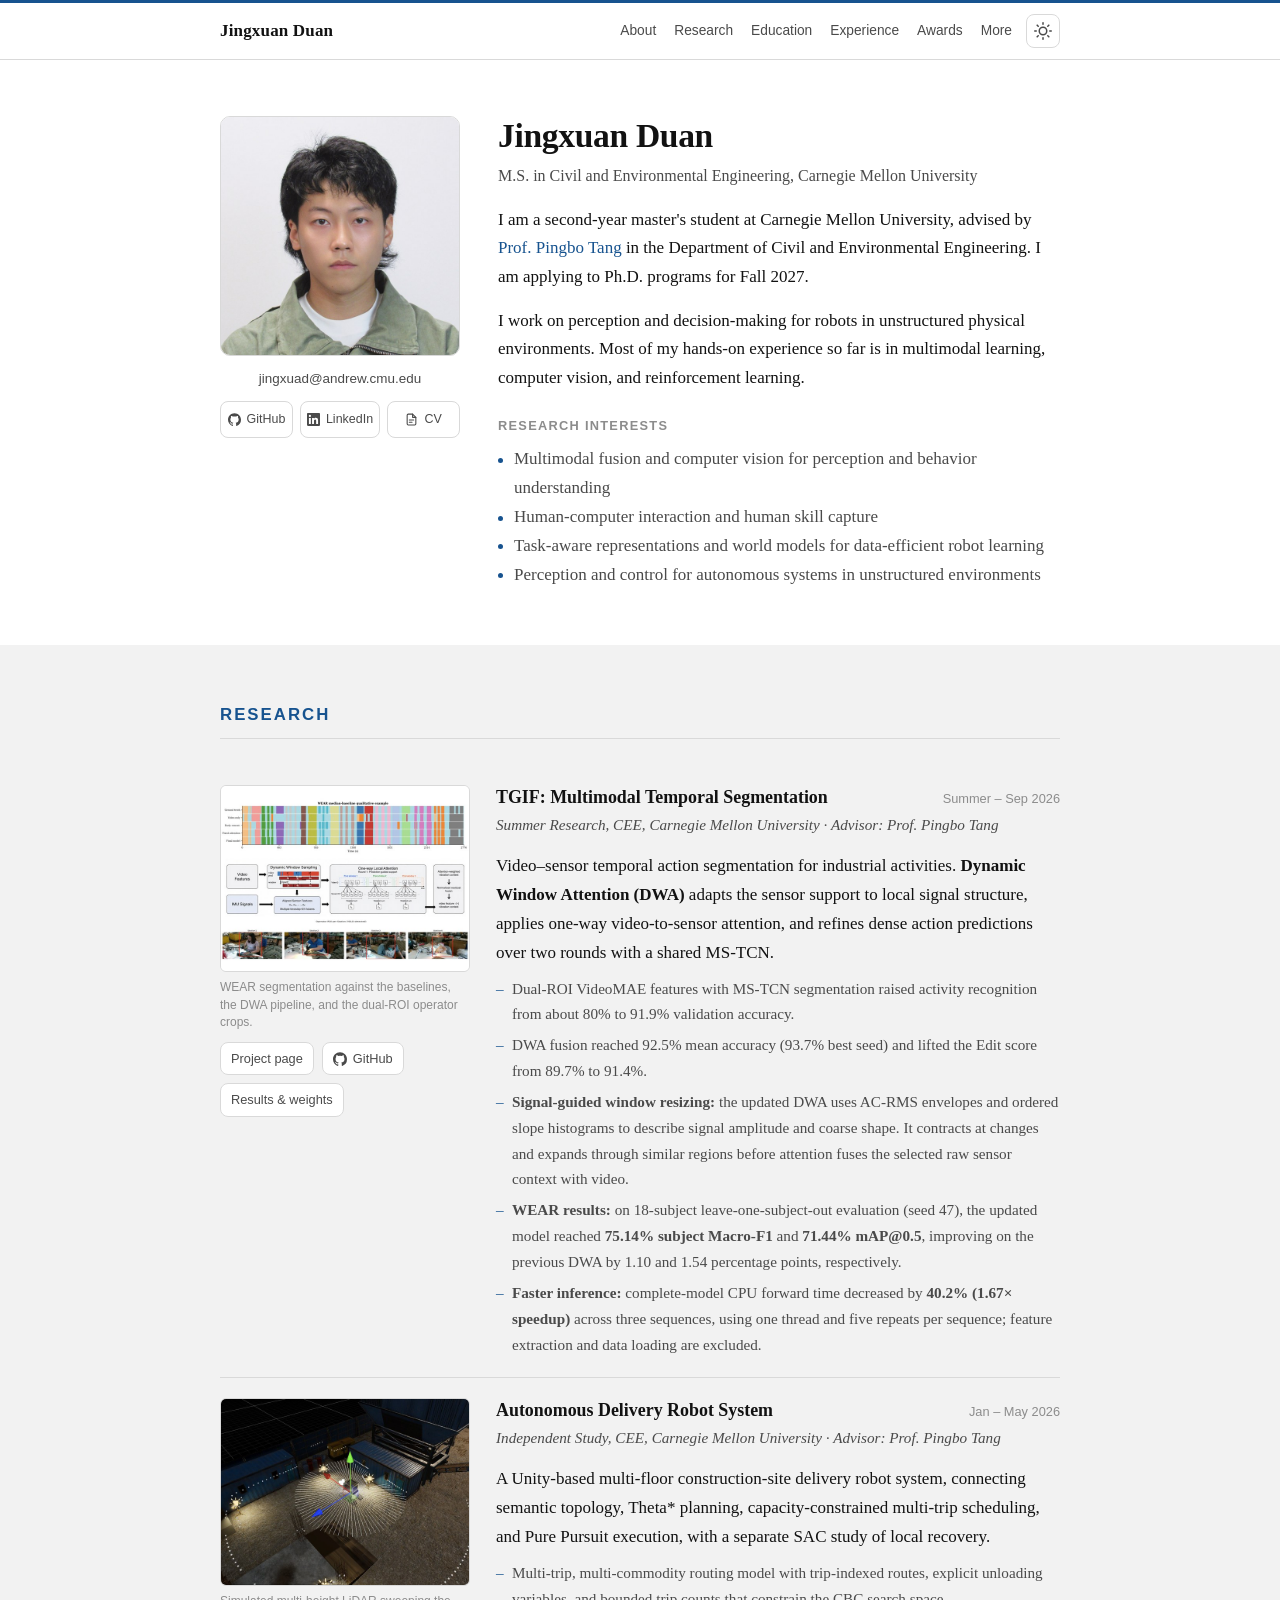
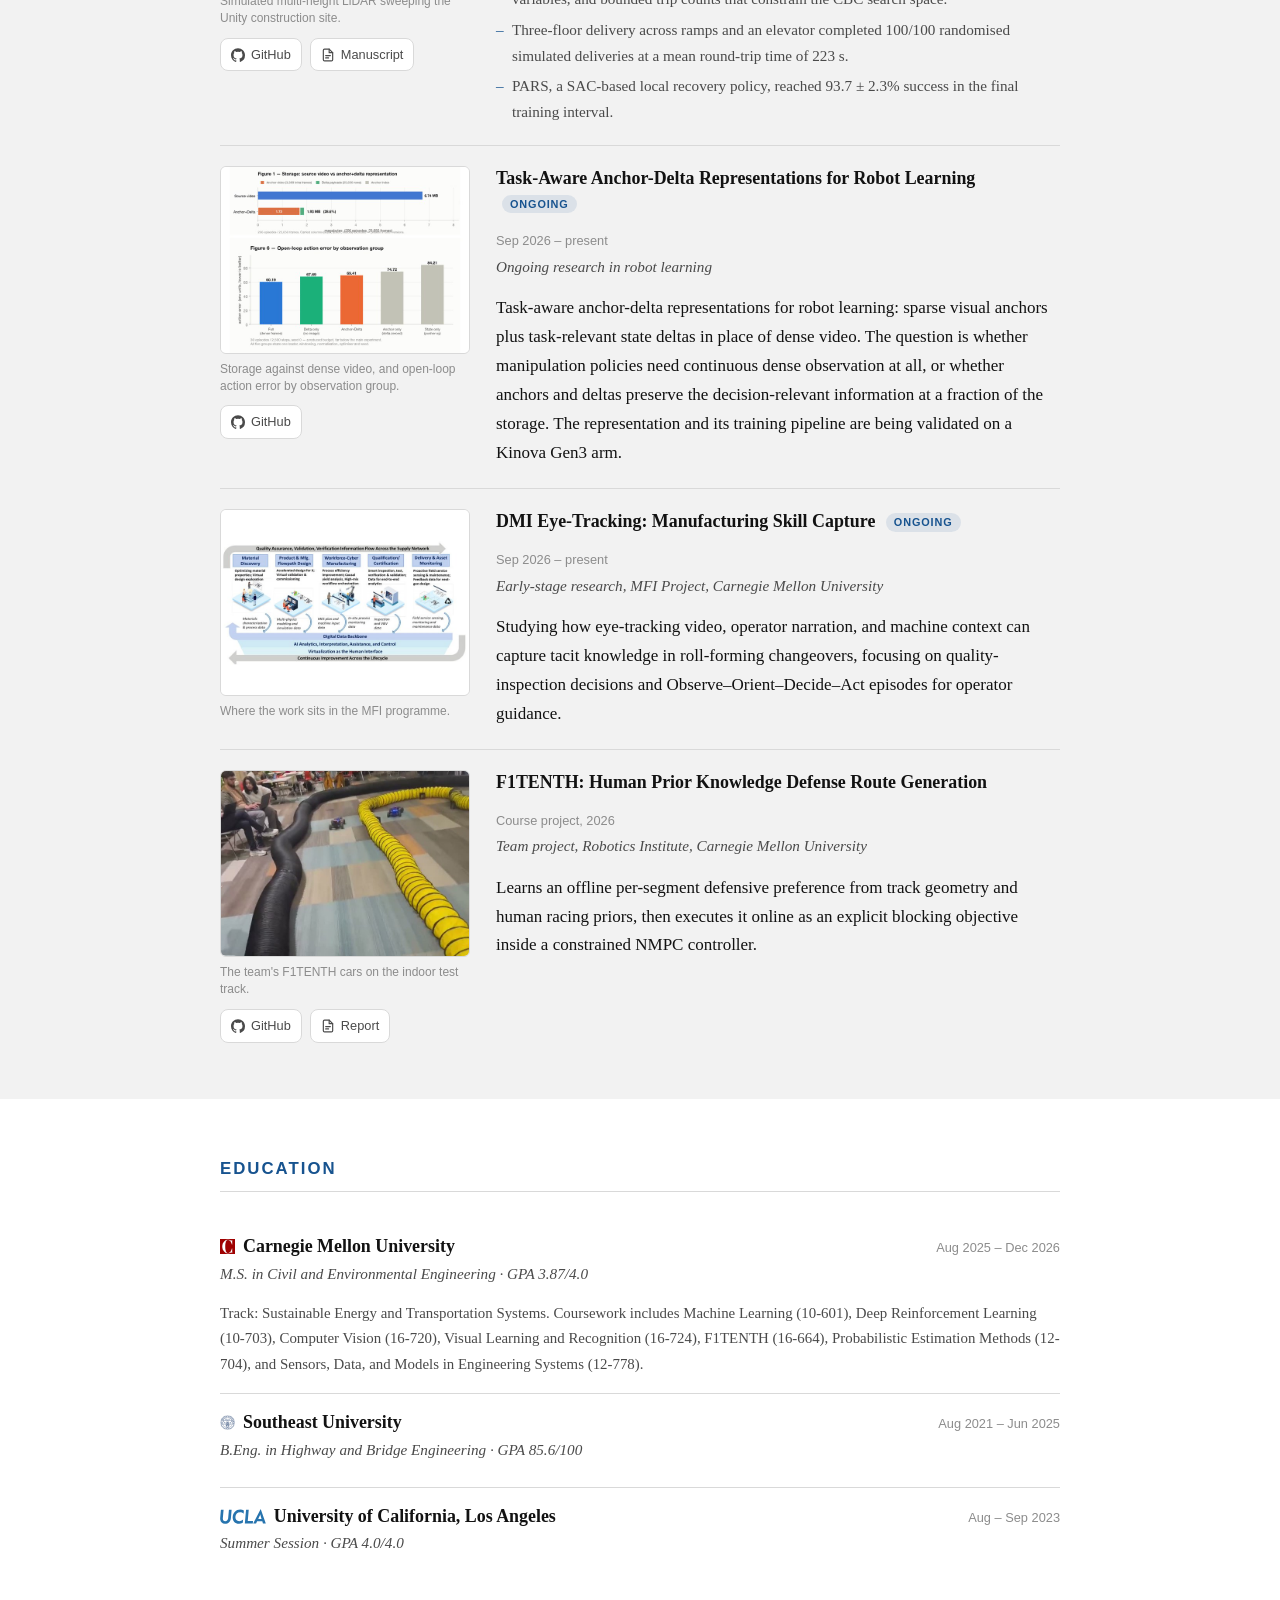
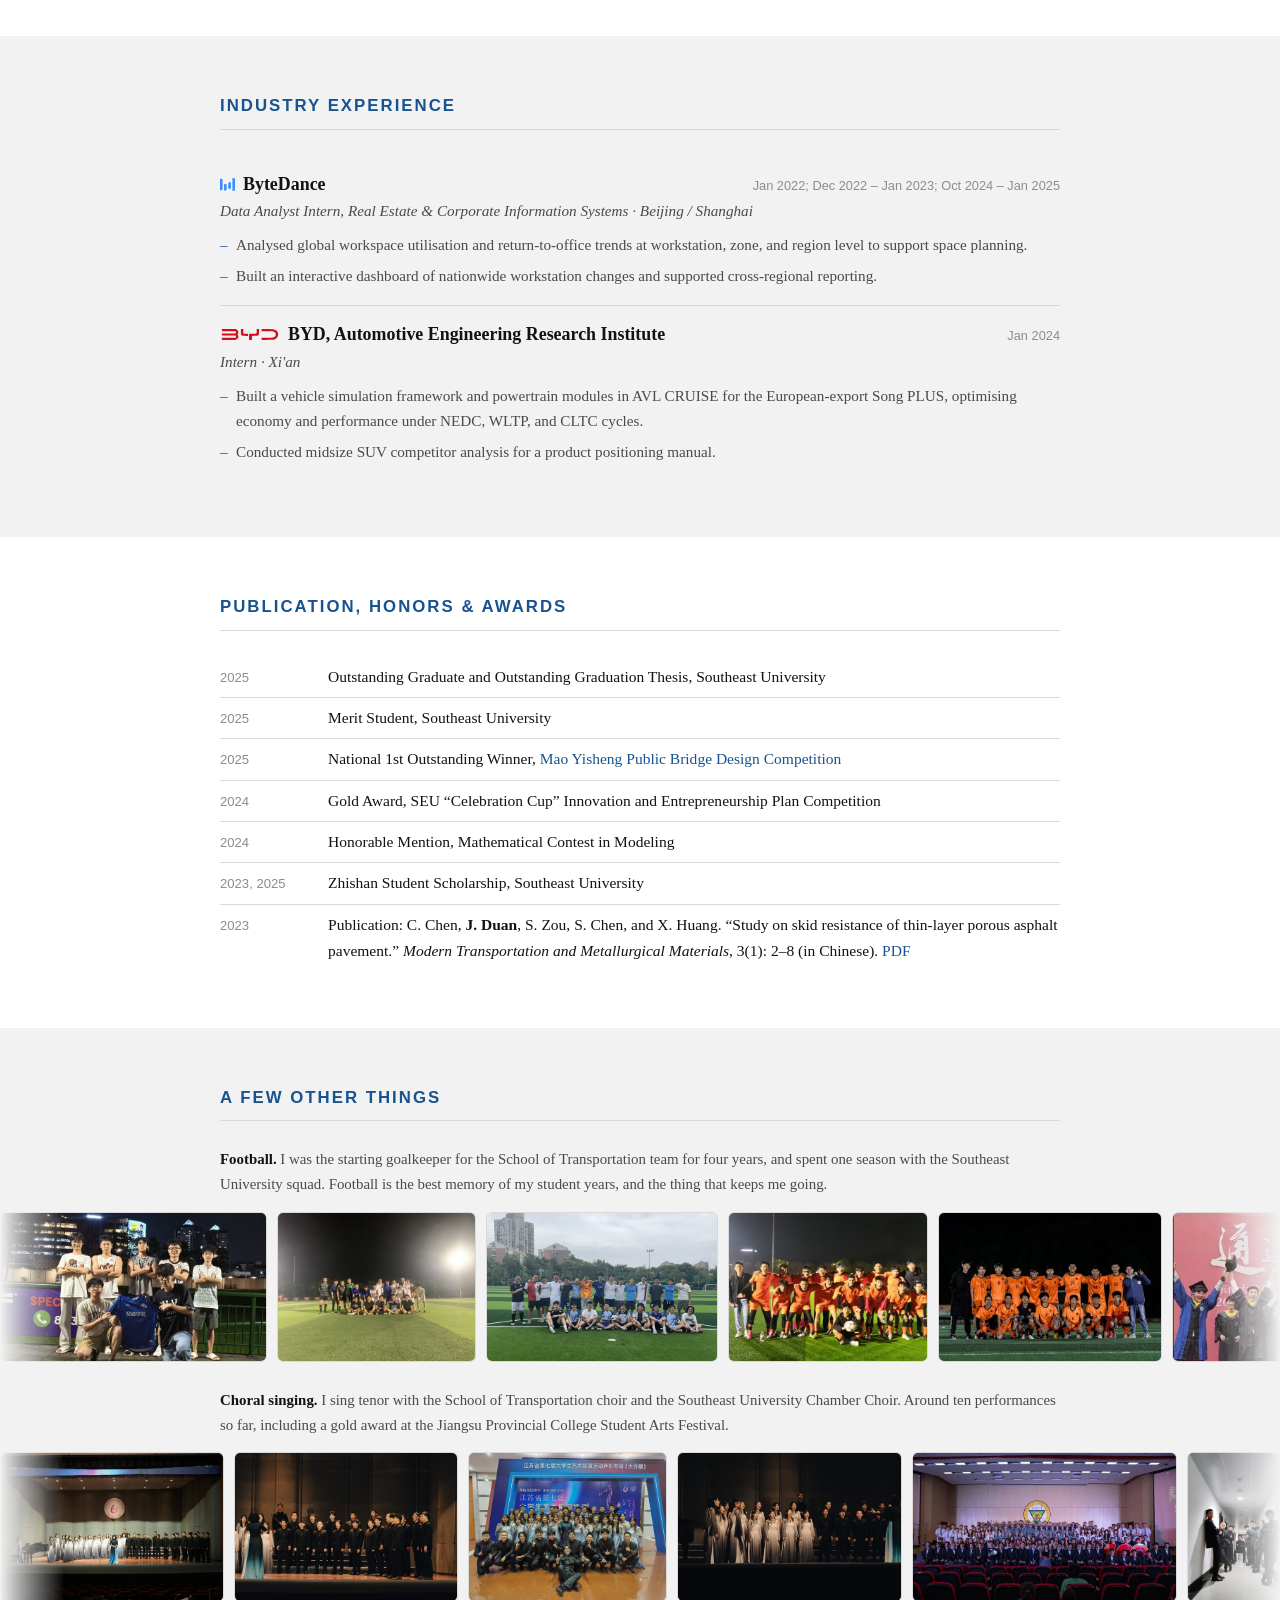
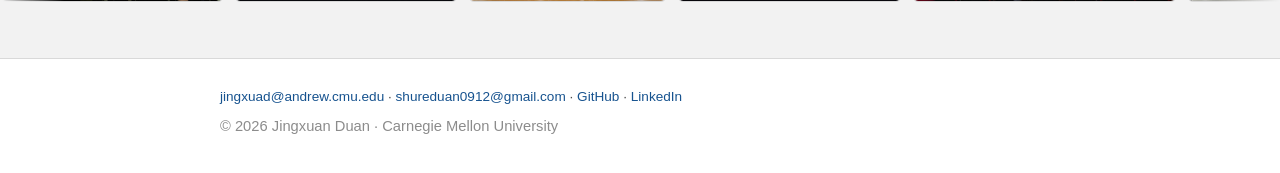
==== index.html @ 3ad312fc "Add concise DWA research page with scenarios and matched results" ====
<!DOCTYPE html>
<html lang="en">
<head>
  <meta charset="UTF-8">
  <meta name="viewport" content="width=device-width, initial-scale=1.0">
  <title>Jingxuan Duan - Carnegie Mellon University</title>
  <meta name="description" content="Jingxuan Duan is an M.S. student in Civil and Environmental Engineering at Carnegie Mellon University, working on multimodal perception, robot learning, and autonomous systems for construction environments.">
  <meta name="author" content="Jingxuan Duan">
  <meta property="og:title" content="Jingxuan Duan - Carnegie Mellon University">
  <meta property="og:description" content="M.S. student working on multimodal perception, robot learning, and autonomous systems for construction environments.">
  <meta property="og:type" content="website">
  <link rel="stylesheet" href="css/style.css">
  <script>
    (function () {
      var theme = localStorage.getItem('theme') ||
        (window.matchMedia('(prefers-color-scheme: dark)').matches ? 'dark' : 'light');
      document.documentElement.setAttribute('data-theme', theme);
    })();
  </script>
</head>
<body>

  <nav class="navbar">
    <div class="container nav-inner">
      <a class="nav-brand" href="#top">Jingxuan Duan</a>
      <div class="nav-right">
        <div class="nav-links">
          <a href="#about">About</a>
          <a href="#research">Research</a>
          <a href="#education">Education</a>
          <a href="#experience">Experience</a>
          <a href="#awards">Awards</a>
          <a href="#life">More</a>
        </div>
        <button class="theme-toggle" aria-label="Toggle colour theme">
          <svg class="icon-sun" width="18" height="18" viewBox="0 0 24 24" fill="none" stroke="currentColor" stroke-width="2" stroke-linecap="round" stroke-linejoin="round"><circle cx="12" cy="12" r="5"/><line x1="12" y1="1" x2="12" y2="3"/><line x1="12" y1="21" x2="12" y2="23"/><line x1="4.22" y1="4.22" x2="5.64" y2="5.64"/><line x1="18.36" y1="18.36" x2="19.78" y2="19.78"/><line x1="1" y1="12" x2="3" y2="12"/><line x1="21" y1="12" x2="23" y2="12"/><line x1="4.22" y1="19.78" x2="5.64" y2="18.36"/><line x1="18.36" y1="5.64" x2="19.78" y2="4.22"/></svg>
          <svg class="icon-moon" width="18" height="18" viewBox="0 0 24 24" fill="none" stroke="currentColor" stroke-width="2" stroke-linecap="round" stroke-linejoin="round"><path d="M21 12.79A9 9 0 1 1 11.21 3 7 7 0 0 0 21 12.79z"/></svg>
        </button>
        <button class="nav-toggle" aria-label="Toggle navigation" aria-expanded="false">
          <span></span><span></span><span></span>
        </button>
      </div>
    </div>
  </nav>

  <!-- About -->
  <section id="about" class="section" style="scroll-margin-top:0">
    <span id="top"></span>
    <div class="container">
      <div class="about-grid">
        <div class="portrait-wrapper">
          <img src="assets/portrait.jpg" alt="Jingxuan Duan" width="210" height="210">
          <p class="portrait-email"><a href="mailto:jingxuad@andrew.cmu.edu">jingxuad@andrew.cmu.edu</a></p>
          <div class="portrait-links">
            <a href="https://github.com/shureduan">
              <svg width="14" height="14" viewBox="0 0 24 24" fill="currentColor"><path d="M12 .5C5.37.5 0 5.87 0 12.5c0 5.3 3.44 9.8 8.21 11.39.6.11.82-.26.82-.58v-2.23c-3.34.73-4.04-1.42-4.04-1.42-.55-1.39-1.34-1.76-1.34-1.76-1.09-.75.08-.73.08-.73 1.2.08 1.84 1.24 1.84 1.24 1.07 1.84 2.81 1.31 3.5 1 .11-.78.42-1.31.76-1.61-2.67-.3-5.47-1.34-5.47-5.95 0-1.31.47-2.39 1.24-3.23-.12-.3-.54-1.52.12-3.18 0 0 1.01-.32 3.3 1.23a11.5 11.5 0 0 1 6.010 0c2.29-1.55 3.3-1.23 3.3-1.23.66 1.66.24 2.88.12 3.18.77.84 1.24 1.92 1.24 3.23 0 4.62-2.81 5.64-5.49 5.94.43.37.82 1.1.82 2.22v3.29c0 .32.21.7.82.58A12.01 12.01 0 0 0 24 12.5C24 5.87 18.63.5 12 .5z"/></svg>
              GitHub
            </a>
            <a href="https://www.linkedin.com/in/jingxuan-duan/">
              <svg width="14" height="14" viewBox="0 0 24 24" fill="currentColor"><path d="M20.45 20.45h-3.56v-5.57c0-1.33-.02-3.04-1.85-3.04-1.85 0-2.14 1.45-2.14 2.94v5.67H9.35V9h3.41v1.56h.05c.48-.9 1.63-1.85 3.36-1.85 3.6 0 4.27 2.37 4.27 5.45v6.29zM5.34 7.43a2.06 2.06 0 1 1 0-4.13 2.06 2.06 0 0 1 0 4.13zm1.78 13.02H3.56V9h3.56v11.45zM22.22 0H1.77C.79 0 0 .77 0 1.72v20.56C0 23.23.79 24 1.77 24h20.45c.98 0 1.78-.77 1.78-1.72V1.72C24 .77 23.2 0 22.22 0z"/></svg>
              LinkedIn
            </a>
            <a href="assets/Jingxuan_Duan_CV.pdf" target="_blank" rel="noopener">
              <svg width="14" height="14" viewBox="0 0 24 24" fill="none" stroke="currentColor" stroke-width="2" stroke-linecap="round" stroke-linejoin="round"><path d="M14 2H6a2 2 0 0 0-2 2v16a2 2 0 0 0 2 2h12a2 2 0 0 0 2-2V8z"/><path d="M14 2v6h6"/><path d="M8 13h8M8 17h5"/></svg>
              CV
            </a>
          </div>
        </div>
        <div class="about-content">
          <h1 class="about-name">Jingxuan Duan</h1>
          <p class="about-title">M.S. in Civil and Environmental Engineering, Carnegie Mellon University</p>
          <p>
            I am a second-year master's student at Carnegie Mellon University, advised by
            <a href="https://www.cmu.edu/cee/people/faculty/tang.html">Prof. Pingbo Tang</a> in the
            Department of Civil and Environmental Engineering. I am applying to Ph.D. programs for
            Fall 2027.
          </p>
          <p>
            I work on perception and decision-making for robots in unstructured physical
            environments. Most of my hands-on experience so far is in multimodal learning, computer
            vision, and reinforcement learning.
          </p>

          <h3 class="subhead">Research interests</h3>
          <ul class="interest-list">
            <li>Multimodal fusion and computer vision for perception and behavior understanding</li>
            <li>Human-computer interaction and human skill capture</li>
            <li>Task-aware representations and world models for data-efficient robot learning</li>
            <li>Perception and control for autonomous systems in unstructured environments</li>
          </ul>
        </div>
      </div>
    </div>
  </section>

  <!-- Research -->
  <section id="research" class="section section-alt">
    <div class="container">
      <h2 class="section-title">Research</h2>

    <article class="entry research-entry">
      <div class="research-media">
        <figure class="entry-figure">
        <a href="assets/research/tgif.jpg" target="_blank" rel="noopener"><img src="assets/research/tgif.jpg" alt="WEAR qualitative segmentation comparison, the Dynamic Window Attention pipeline, and YOLO-detected operator regions at four TGIF stations" loading="lazy"></a>
          <figcaption>WEAR segmentation against the baselines, the DWA pipeline, and the dual-ROI operator crops.</figcaption>
        </figure>
        <div class="entry-actions">
          <a href="research/dwa/">Project page</a>
          <a href="https://github.com/shureduan/TGIF-Multimodal-Temporal-Segmentation" target="_blank" rel="noopener"><svg width="14" height="14" viewBox="0 0 24 24" fill="currentColor"><path d="M12 .5C5.37.5 0 5.87 0 12.5c0 5.3 3.44 9.8 8.21 11.39.6.11.82-.26.82-.58v-2.23c-3.34.73-4.04-1.42-4.04-1.42-.55-1.39-1.34-1.76-1.34-1.76-1.09-.75.08-.73.08-.73 1.2.08 1.84 1.24 1.84 1.24 1.07 1.84 2.81 1.31 3.5 1 .11-.78.42-1.31.76-1.61-2.67-.3-5.47-1.34-5.47-5.95 0-1.31.47-2.39 1.24-3.23-.12-.3-.54-1.52.12-3.18 0 0 1.01-.32 3.3 1.23a11.5 11.5 0 0 1 6.01 0c2.29-1.55 3.3-1.23 3.3-1.23.66 1.66.24 2.88.12 3.18.77.84 1.24 1.92 1.24 3.23 0 4.62-2.81 5.64-5.49 5.94.43.37.82 1.1.82 2.22v3.29c0 .32.21.7.82.58A12.01 12.01 0 0 0 24 12.5C24 5.87 18.63.5 12 .5z"/></svg> GitHub</a>
          <a href="https://github.com/shureduan/TGIF-Multimodal-Temporal-Segmentation/releases/tag/wear-shape-v4-20261020" target="_blank" rel="noopener">Results &amp; weights</a>
        </div>
      </div>
      <div class="research-body">
        <div class="entry-head">
          <h3>TGIF: Multimodal Temporal Segmentation</h3>
          <span class="entry-date">Summer &ndash; Sep 2026</span>
        </div>
        <p class="entry-role">Summer Research, CEE, Carnegie Mellon University &middot; Advisor: Prof. Pingbo Tang</p>
        <p>Video&ndash;sensor temporal action segmentation for industrial activities. <strong>Dynamic Window Attention (DWA)</strong> adapts the sensor support to local signal structure, applies one-way video-to-sensor attention, and refines dense action predictions over two rounds with a shared MS-TCN.</p>
        <ul class="entry-points">
          <li>Dual-ROI VideoMAE features with MS-TCN segmentation raised activity recognition from about 80% to 91.9% validation accuracy.</li>
          <li>DWA fusion reached 92.5% mean accuracy (93.7% best seed) and lifted the Edit score from 89.7% to 91.4%.</li>
          <li><strong>Signal-guided window resizing:</strong> the updated DWA uses AC-RMS envelopes and ordered slope histograms to describe signal amplitude and coarse shape. It contracts at changes and expands through similar regions before attention fuses the selected raw sensor context with video.</li>
          <li><strong>WEAR results:</strong> on 18-subject leave-one-subject-out evaluation (seed 47), the updated model reached <strong>75.14% subject Macro-F1</strong> and <strong>71.44% mAP@0.5</strong>, improving on the previous DWA by 1.10 and 1.54 percentage points, respectively.</li>
          <li><strong>Faster inference:</strong> complete-model CPU forward time decreased by <strong>40.2% (1.67&times; speedup)</strong> across three sequences, using one thread and five repeats per sequence; feature extraction and data loading are excluded.</li>
        </ul>
      </div>
    </article>

    <article class="entry research-entry">
      <div class="research-media">
        <figure class="entry-figure">
        <a href="assets/research/delivery.jpg" target="_blank" rel="noopener"><img src="assets/research/delivery.jpg" alt="Delivery robot scanning a construction-site scene in Unity with simulated LiDAR rays" loading="lazy"></a>
          <figcaption>Simulated multi-height LiDAR sweeping the Unity construction site.</figcaption>
        </figure>
        <div class="entry-actions">
          <a href="https://github.com/shureduan/Autonomous_Delivery_Robot_System" target="_blank" rel="noopener"><svg width="14" height="14" viewBox="0 0 24 24" fill="currentColor"><path d="M12 .5C5.37.5 0 5.87 0 12.5c0 5.3 3.44 9.8 8.21 11.39.6.11.82-.26.82-.58v-2.23c-3.34.73-4.04-1.42-4.04-1.42-.55-1.39-1.34-1.76-1.34-1.76-1.09-.75.08-.73.08-.73 1.2.08 1.84 1.24 1.84 1.24 1.07 1.84 2.81 1.31 3.5 1 .11-.78.42-1.31.76-1.61-2.67-.3-5.47-1.34-5.47-5.95 0-1.31.47-2.39 1.24-3.23-.12-.3-.54-1.52.12-3.18 0 0 1.01-.32 3.3 1.23a11.5 11.5 0 0 1 6.01 0c2.29-1.55 3.3-1.23 3.3-1.23.66 1.66.24 2.88.12 3.18.77.84 1.24 1.92 1.24 3.23 0 4.62-2.81 5.64-5.49 5.94.43.37.82 1.1.82 2.22v3.29c0 .32.21.7.82.58A12.01 12.01 0 0 0 24 12.5C24 5.87 18.63.5 12 .5z"/></svg> GitHub</a>
          <a href="https://github.com/shureduan/Autonomous_Delivery_Robot_System/blob/main/docs/Autonomous_Delivery_Robot_System.pdf" target="_blank" rel="noopener"><svg width="14" height="14" viewBox="0 0 24 24" fill="none" stroke="currentColor" stroke-width="2" stroke-linecap="round" stroke-linejoin="round"><path d="M14 2H6a2 2 0 0 0-2 2v16a2 2 0 0 0 2 2h12a2 2 0 0 0 2-2V8z"/><path d="M14 2v6h6"/><path d="M8 13h8M8 17h5"/></svg> Manuscript</a>
        </div>
      </div>
      <div class="research-body">
        <div class="entry-head">
          <h3>Autonomous Delivery Robot System</h3>
          <span class="entry-date">Jan &ndash; May 2026</span>
        </div>
        <p class="entry-role">Independent Study, CEE, Carnegie Mellon University &middot; Advisor: Prof. Pingbo Tang</p>
        <p>A Unity-based multi-floor construction-site delivery robot system, connecting semantic topology, Theta* planning, capacity-constrained multi-trip scheduling, and Pure Pursuit execution, with a separate SAC study of local recovery.</p>
        <ul class="entry-points">
          <li>Multi-trip, multi-commodity routing model with trip-indexed routes, explicit unloading variables, and bounded trip counts that constrain the CBC search space.</li>
          <li>Three-floor delivery across ramps and an elevator completed 100/100 randomised simulated deliveries at a mean round-trip time of 223 s.</li>
          <li>PARS, a SAC-based local recovery policy, reached 93.7 &plusmn; 2.3% success in the final training interval.</li>
        </ul>
      </div>
    </article>

    <article class="entry research-entry">
      <div class="research-media">
        <figure class="entry-figure">
        <a href="assets/research/delta.jpg" target="_blank" rel="noopener"><img src="assets/research/delta.jpg" alt="Storage comparison between source video and the anchor plus delta representation, and open-loop action error across five observation groups" loading="lazy"></a>
          <figcaption>Storage against dense video, and open-loop action error by observation group.</figcaption>
        </figure>
        <div class="entry-actions">
          <a href="https://github.com/ailisilob/DELTA" target="_blank" rel="noopener"><svg width="14" height="14" viewBox="0 0 24 24" fill="currentColor"><path d="M12 .5C5.37.5 0 5.87 0 12.5c0 5.3 3.44 9.8 8.21 11.39.6.11.82-.26.82-.58v-2.23c-3.34.73-4.04-1.42-4.04-1.42-.55-1.39-1.34-1.76-1.34-1.76-1.09-.75.08-.73.08-.73 1.2.08 1.84 1.24 1.84 1.24 1.07 1.84 2.81 1.31 3.5 1 .11-.78.42-1.31.76-1.61-2.67-.3-5.47-1.34-5.47-5.95 0-1.31.47-2.39 1.24-3.23-.12-.3-.54-1.52.12-3.18 0 0 1.01-.32 3.3 1.23a11.5 11.5 0 0 1 6.01 0c2.29-1.55 3.3-1.23 3.3-1.23.66 1.66.24 2.88.12 3.18.77.84 1.24 1.92 1.24 3.23 0 4.62-2.81 5.64-5.49 5.94.43.37.82 1.1.82 2.22v3.29c0 .32.21.7.82.58A12.01 12.01 0 0 0 24 12.5C24 5.87 18.63.5 12 .5z"/></svg> GitHub</a>
        </div>
      </div>
      <div class="research-body">
        <div class="entry-head">
          <h3>Task-Aware Anchor-Delta Representations for Robot Learning <span class="tag">ongoing</span></h3>
          <span class="entry-date">Sep 2026 &ndash; present</span>
        </div>
        <p class="entry-role">Ongoing research in robot learning</p>
        <p>Task-aware anchor-delta representations for robot learning: sparse visual anchors plus task-relevant state deltas in place of dense video. The question is whether manipulation policies need continuous dense observation at all, or whether anchors and deltas preserve the decision-relevant information at a fraction of the storage. The representation and its training pipeline are being validated on a Kinova Gen3 arm.</p>
      </div>
    </article>

    <article class="entry research-entry">
      <div class="research-media">
        <figure class="entry-figure">
        <a href="assets/research/mfi.jpg" target="_blank" rel="noopener"><img src="assets/research/mfi.jpg" alt="Manufacturing lifecycle diagram from material discovery to delivery and asset monitoring over a digital data backbone" loading="lazy"></a>
          <figcaption>Where the work sits in the MFI programme.</figcaption>
        </figure>
      </div>
      <div class="research-body">
        <div class="entry-head">
          <h3>DMI Eye-Tracking: Manufacturing Skill Capture <span class="tag">ongoing</span></h3>
          <span class="entry-date">Sep 2026 &ndash; present</span>
        </div>
        <p class="entry-role">Early-stage research, MFI Project, Carnegie Mellon University</p>
        <p>Studying how eye-tracking video, operator narration, and machine context can capture tacit knowledge in roll-forming changeovers, focusing on quality-inspection decisions and Observe&ndash;Orient&ndash;Decide&ndash;Act episodes for operator guidance.</p>
      </div>
    </article>

    <article class="entry research-entry">
      <div class="research-media">
        <figure class="entry-figure">
        <video src="assets/research/f1tenth.mp4" poster="assets/research/f1tenth_poster.jpg" autoplay muted loop playsinline preload="metadata" aria-label="F1TENTH cars running on the indoor test track"></video>
          <figcaption>The team's F1TENTH cars on the indoor test track.</figcaption>
        </figure>
        <div class="entry-actions">
          <a href="https://github.com/shureduan/F1tenth_team11_final_project" target="_blank" rel="noopener"><svg width="14" height="14" viewBox="0 0 24 24" fill="currentColor"><path d="M12 .5C5.37.5 0 5.87 0 12.5c0 5.3 3.44 9.8 8.21 11.39.6.11.82-.26.82-.58v-2.23c-3.34.73-4.04-1.42-4.04-1.42-.55-1.39-1.34-1.76-1.34-1.76-1.09-.75.08-.73.08-.73 1.2.08 1.84 1.24 1.84 1.24 1.07 1.84 2.81 1.31 3.5 1 .11-.78.42-1.31.76-1.61-2.67-.3-5.47-1.34-5.47-5.95 0-1.31.47-2.39 1.24-3.23-.12-.3-.54-1.52.12-3.18 0 0 1.01-.32 3.3 1.23a11.5 11.5 0 0 1 6.01 0c2.29-1.55 3.3-1.23 3.3-1.23.66 1.66.24 2.88.12 3.18.77.84 1.24 1.92 1.24 3.23 0 4.62-2.81 5.64-5.49 5.94.43.37.82 1.1.82 2.22v3.29c0 .32.21.7.82.58A12.01 12.01 0 0 0 24 12.5C24 5.87 18.63.5 12 .5z"/></svg> GitHub</a>
          <a href="https://github.com/shureduan/F1tenth_team11_final_project/blob/main/docs/report/F1Tenth_Final_Project.pdf" target="_blank" rel="noopener"><svg width="14" height="14" viewBox="0 0 24 24" fill="none" stroke="currentColor" stroke-width="2" stroke-linecap="round" stroke-linejoin="round"><path d="M14 2H6a2 2 0 0 0-2 2v16a2 2 0 0 0 2 2h12a2 2 0 0 0 2-2V8z"/><path d="M14 2v6h6"/><path d="M8 13h8M8 17h5"/></svg> Report</a>
        </div>
      </div>
      <div class="research-body">
        <div class="entry-head">
          <h3>F1TENTH: Human Prior Knowledge Defense Route Generation</h3>
          <span class="entry-date">Course project, 2026</span>
        </div>
        <p class="entry-role">Team project, Robotics Institute, Carnegie Mellon University</p>
        <p>Learns an offline per-segment defensive preference from track geometry and human racing priors, then executes it online as an explicit blocking objective inside a constrained NMPC controller.</p>
      </div>
    </article>
    </div>
  </section>

  <!-- Education -->
  <section id="education" class="section">
    <div class="container">
      <h2 class="section-title">Education</h2>

      <div class="entry compact">
        <div class="entry-head">
          <h3><img class="entry-logo" src="assets/logos/cmu.png" alt="" aria-hidden="true">Carnegie Mellon University</h3>
          <span class="entry-date">Aug 2025 &ndash; Dec 2026</span>
        </div>
        <p class="entry-role">M.S. in Civil and Environmental Engineering &middot; GPA 3.87/4.0</p>
        <p class="entry-note">
          Track: Sustainable Energy and Transportation Systems. Coursework includes Machine Learning
          (10-601), Deep Reinforcement Learning (10-703), Computer Vision (16-720), Visual Learning
          and Recognition (16-724), F1TENTH (16-664), Probabilistic Estimation Methods (12-704), and
          Sensors, Data, and Models in Engineering Systems (12-778).
        </p>
      </div>

      <div class="entry compact">
        <div class="entry-head">
          <h3><img class="entry-logo invertible" src="assets/logos/seu.png" alt="" aria-hidden="true">Southeast University</h3>
          <span class="entry-date">Aug 2021 &ndash; Jun 2025</span>
        </div>
        <p class="entry-role">B.Eng. in Highway and Bridge Engineering &middot; GPA 85.6/100</p>
      </div>

      <div class="entry compact">
        <div class="entry-head">
          <h3><img class="entry-logo" src="assets/logos/ucla.svg" alt="" aria-hidden="true">University of California, Los Angeles</h3>
          <span class="entry-date">Aug &ndash; Sep 2023</span>
        </div>
        <p class="entry-role">Summer Session &middot; GPA 4.0/4.0</p>
      </div>
    </div>
  </section>

  <!-- Experience -->
  <section id="experience" class="section section-alt">
    <div class="container">
      <h2 class="section-title">Industry Experience</h2>

      <div class="entry compact">
        <div class="entry-head">
          <h3><img class="entry-logo" src="assets/logos/bytedance.svg" alt="" aria-hidden="true">ByteDance</h3>
          <span class="entry-date">Jan 2022; Dec 2022 &ndash; Jan 2023; Oct 2024 &ndash; Jan 2025</span>
        </div>
        <p class="entry-role">Data Analyst Intern, Real Estate &amp; Corporate Information Systems &middot; Beijing / Shanghai</p>
        <ul class="entry-points">
          <li>Analysed global workspace utilisation and return-to-office trends at workstation, zone, and region level to support space planning.</li>
          <li>Built an interactive dashboard of nationwide workstation changes and supported cross-regional reporting.</li>
        </ul>
      </div>

      <div class="entry compact">
        <div class="entry-head">
          <h3><img class="entry-logo" src="assets/logos/byd.svg" alt="" aria-hidden="true">BYD, Automotive Engineering Research Institute</h3>
          <span class="entry-date">Jan 2024</span>
        </div>
        <p class="entry-role">Intern &middot; Xi'an</p>
        <ul class="entry-points">
          <li>Built a vehicle simulation framework and powertrain modules in AVL CRUISE for the European-export Song PLUS, optimising economy and performance under NEDC, WLTP, and CLTC cycles.</li>
          <li>Conducted midsize SUV competitor analysis for a product positioning manual.</li>
        </ul>
      </div>
    </div>
  </section>

  <!-- Awards -->
  <section id="awards" class="section">
    <div class="container">
      <h2 class="section-title">Publication, Honors &amp; Awards</h2>
      <ul class="award-list">
        <li><span class="award-year">2025</span><span>Outstanding Graduate and Outstanding Graduation Thesis, Southeast University</span></li>
        <li><span class="award-year">2025</span><span>Merit Student, Southeast University</span></li>
        <li><span class="award-year">2025</span><span>National 1st Outstanding Winner, <a href="https://mp.weixin.qq.com/s/06FIRUaLX3dR_1KqNftXGA" target="_blank" rel="noopener">Mao Yisheng Public Bridge Design Competition</a></span></li>
        <li><span class="award-year">2024</span><span>Gold Award, SEU &ldquo;Celebration Cup&rdquo; Innovation and Entrepreneurship Plan Competition</span></li>
        <li><span class="award-year">2024</span><span>Honorable Mention, Mathematical Contest in Modeling</span></li>
        <li><span class="award-year">2023, 2025</span><span>Zhishan Student Scholarship, Southeast University</span></li>
        <li><span class="award-year">2023</span><span>Publication: C. Chen, <strong>J. Duan</strong>, S. Zou, S. Chen, and X. Huang. &ldquo;Study on skid resistance of thin-layer porous asphalt pavement.&rdquo; <em>Modern Transportation and Metallurgical Materials</em>, 3(1): 2&ndash;8 (in Chinese). <a href="assets/papers/chen_duan_2023_thin_layer_porous_asphalt.pdf" target="_blank" rel="noopener">PDF</a></span></li>
      </ul>
    </div>
  </section>

  <!-- Beyond research -->
  <section id="life" class="section section-alt">
    <div class="container">
      <h2 class="section-title">A Few Other Things</h2>

      <p class="life-text">
        <strong>Football.</strong> I was the starting goalkeeper for the School of Transportation team
        for four years, and spent one season with the Southeast University squad. Football is the best
        memory of my student years, and the thing that keeps me going.
      </p>
    </div>
    <div class="marquee">
      <div class="marquee-track">
          <img src="assets/life/football-01.jpg" alt="Football team photo" loading="lazy">
          <img src="assets/life/football-02.jpg" alt="Football team photo" loading="lazy">
          <img src="assets/life/football-03.jpg" alt="Football team photo" loading="lazy">
          <img src="assets/life/football-04.jpg" alt="Football team photo" loading="lazy">
          <img src="assets/life/football-05.jpg" alt="Football team photo" loading="lazy">
          <img src="assets/life/football-06.jpg" alt="Football team photo" loading="lazy">
          <img src="assets/life/football-07.jpg" alt="Football team photo" loading="lazy">
          <img src="assets/life/football-08.jpg" alt="Football team photo" loading="lazy">
          <img src="assets/life/football-09.jpg" alt="Football team photo" loading="lazy">
          <img src="assets/life/football-01.jpg" alt="Football team photo" loading="lazy">
          <img src="assets/life/football-02.jpg" alt="Football team photo" loading="lazy">
          <img src="assets/life/football-03.jpg" alt="Football team photo" loading="lazy">
          <img src="assets/life/football-04.jpg" alt="Football team photo" loading="lazy">
          <img src="assets/life/football-05.jpg" alt="Football team photo" loading="lazy">
          <img src="assets/life/football-06.jpg" alt="Football team photo" loading="lazy">
          <img src="assets/life/football-07.jpg" alt="Football team photo" loading="lazy">
          <img src="assets/life/football-08.jpg" alt="Football team photo" loading="lazy">
          <img src="assets/life/football-09.jpg" alt="Football team photo" loading="lazy">
      </div>
    </div>

    <div class="container">
      <p class="life-text">
        <strong>Choral singing.</strong> I sing tenor with the School of Transportation choir and the
        Southeast University Chamber Choir. Around ten performances so far, including a gold award at
        the Jiangsu Provincial College Student Arts Festival.
      </p>
    </div>
    <div class="marquee marquee-reverse">
      <div class="marquee-track">
          <img src="assets/life/choir-01.jpg" alt="Choir performance photo" loading="lazy">
          <img src="assets/life/choir-02.jpg" alt="Choir performance photo" loading="lazy">
          <img src="assets/life/choir-03.jpg" alt="Choir performance photo" loading="lazy">
          <img src="assets/life/choir-04.jpg" alt="Choir performance photo" loading="lazy">
          <img src="assets/life/choir-05.jpg" alt="Choir performance photo" loading="lazy">
          <img src="assets/life/choir-06.jpg" alt="Choir performance photo" loading="lazy">
          <img src="assets/life/choir-07.jpg" alt="Choir performance photo" loading="lazy">
          <img src="assets/life/choir-01.jpg" alt="Choir performance photo" loading="lazy">
          <img src="assets/life/choir-02.jpg" alt="Choir performance photo" loading="lazy">
          <img src="assets/life/choir-03.jpg" alt="Choir performance photo" loading="lazy">
          <img src="assets/life/choir-04.jpg" alt="Choir performance photo" loading="lazy">
          <img src="assets/life/choir-05.jpg" alt="Choir performance photo" loading="lazy">
          <img src="assets/life/choir-06.jpg" alt="Choir performance photo" loading="lazy">
          <img src="assets/life/choir-07.jpg" alt="Choir performance photo" loading="lazy">
      </div>
    </div>
  </section>

  <footer class="footer">
    <div class="container">
      <p>
        <a href="mailto:jingxuad@andrew.cmu.edu">jingxuad@andrew.cmu.edu</a> &middot;
        <a href="mailto:shureduan0912@gmail.com">shureduan0912@gmail.com</a> &middot;
        <a href="https://github.com/shureduan">GitHub</a> &middot;
        <a href="https://www.linkedin.com/in/jingxuan-duan/">LinkedIn</a>
      </p>
      <p class="muted">&copy; 2026 Jingxuan Duan &middot; Carnegie Mellon University</p>
    </div>
  </footer>

  <script src="js/main.js"></script>
  <script src="js/home-blog.js"></script>
</body>
</html>
---- css/style.css ----
/* ===== Reset & tokens ===== */
*, *::before, *::after { margin: 0; padding: 0; box-sizing: border-box; }

/* Deep-blue accent on white, with grey rules. */
:root {
  --accent: #17538f;
  --accent-soft: rgba(23, 83, 143, 0.10);
  --text: #121212;
  --text-secondary: #4a4a4a;
  --text-light: #8c8c8c;
  --bg: #ffffff;
  --bg-alt: #f2f2f2;
  --border: #d9d9d9;
  --card-bg: #ffffff;
  --nav-bg: rgba(255, 255, 255, 0.94);
  --font-serif: 'Palatino', 'Palatino Linotype', 'Iowan Old Style', Georgia, 'Songti SC', serif;
  --font-sans: -apple-system, BlinkMacSystemFont, 'Segoe UI', 'Helvetica Neue', Arial, sans-serif;
  --maxw: 880px;
}

:root[data-theme="dark"] {
  --accent: #7fb0e0;
  --accent-soft: rgba(127, 176, 224, 0.15);
  --text: #e9e9e9;
  --text-secondary: #a8a8a8;
  --text-light: #7a7a7a;
  --bg: #121212;
  --bg-alt: #1b1b1b;
  --border: #333333;
  --card-bg: #1b1b1b;
  --nav-bg: rgba(18, 18, 18, 0.94);
}

html { scroll-behavior: smooth; }

body {
  font-family: var(--font-serif);
  font-size: 17px;
  line-height: 1.7;
  color: var(--text);
  background: var(--bg);
  -webkit-font-smoothing: antialiased;
}

.container { width: 100%; max-width: var(--maxw); margin: 0 auto; padding: 0 20px; }

a { color: var(--accent); text-decoration: none; }
a:hover { text-decoration: underline; }

p + p { margin-top: 0.9rem; }
.muted { color: var(--text-light); font-size: 0.92rem; }

/* ===== Navbar ===== */
.navbar {
  position: sticky; top: 0; z-index: 50;
  border-top: 3px solid var(--accent);
  background: var(--nav-bg);
  backdrop-filter: saturate(160%) blur(10px);
  border-bottom: 1px solid var(--border);
}
.nav-inner { display: flex; align-items: center; justify-content: space-between; height: 56px; }
.nav-brand { font-weight: 700; color: var(--text); letter-spacing: 0.01em; }
.nav-brand:hover { text-decoration: none; color: var(--accent); }
.nav-right { display: flex; align-items: center; gap: 14px; }
.nav-links { display: flex; gap: 18px; font-family: var(--font-sans); font-size: 0.86rem; }
.nav-links a { color: var(--text-secondary); }
.nav-links a:hover { color: var(--accent); text-decoration: none; }

.theme-toggle, .nav-toggle {
  display: flex; align-items: center; justify-content: center;
  width: 34px; height: 34px;
  background: none; border: 1px solid var(--border); border-radius: 8px;
  color: var(--text-secondary); cursor: pointer;
}
.theme-toggle:hover, .nav-toggle:hover { color: var(--accent); border-color: var(--accent); }
:root[data-theme="dark"] .icon-sun { display: none; }
:root:not([data-theme="dark"]) .icon-moon { display: none; }

.nav-toggle { display: none; flex-direction: column; gap: 4px; }
.nav-toggle span { display: block; width: 16px; height: 1.5px; background: currentColor; }

/* ===== Sections ===== */
.section { padding: 56px 0; scroll-margin-top: 56px; }
.section-alt { background: var(--bg-alt); }

.section-title {
  font-size: 1.05rem; font-family: var(--font-sans); font-weight: 600;
  letter-spacing: 0.12em; text-transform: uppercase;
  color: var(--accent);
  margin-bottom: 26px;
  padding-bottom: 8px; border-bottom: 1px solid var(--border);
}

/* ===== About ===== */
.about-grid { display: grid; grid-template-columns: 240px 1fr; gap: 38px; align-items: start; }
.portrait-wrapper img {
  width: 100%; height: auto; border-radius: 10px;
  border: 1px solid var(--border);
  display: block;
}
.portrait-email {
  margin-top: 12px;
  font-family: var(--font-sans); font-size: 0.84rem;
  text-align: center; word-break: break-all;
}
.portrait-email a { color: var(--text-secondary); }
.portrait-email a:hover { color: var(--accent); }

.portrait-links {
  display: grid; grid-template-columns: repeat(3, 1fr); gap: 7px;
  margin-top: 10px;
  font-family: var(--font-sans); font-size: 0.78rem;
}
.portrait-links a {
  display: flex; align-items: center; justify-content: center; gap: 6px;
  padding: 7px 6px;
  color: var(--text-secondary);
  background: var(--card-bg);
  border: 1px solid var(--border); border-radius: 8px;
  transition: color 0.15s ease, border-color 0.15s ease, background 0.15s ease, transform 0.15s ease;
}
.portrait-links a:hover {
  color: #fff; background: var(--accent); border-color: var(--accent);
  text-decoration: none; transform: translateY(-1px);
}
:root[data-theme="dark"] .portrait-links a:hover { color: var(--bg); }
.portrait-links a:active { transform: translateY(0); }
.portrait-links svg { flex: none; width: 13px; height: 13px; }
.about-name { font-size: 2.1rem; line-height: 1.2; letter-spacing: -0.01em; }
.about-title { color: var(--text-secondary); font-size: 1rem; margin: 6px 0 16px; }

.subhead {
  font-family: var(--font-sans); font-size: 0.8rem; font-weight: 600;
  letter-spacing: 0.1em; text-transform: uppercase;
  color: var(--text-light);
  margin: 22px 0 8px;
}
.interest-list { list-style: none; }
.interest-list li { position: relative; padding-left: 16px; color: var(--text-secondary); }
.interest-list li::before {
  content: ''; position: absolute; left: 0; top: 0.75em;
  width: 5px; height: 5px; border-radius: 50%; background: var(--accent);
}

/* ===== Entries ===== */
.entry { padding: 20px 0; border-bottom: 1px solid var(--border); }
.entry:last-child { border-bottom: none; padding-bottom: 0; }
.entry.compact { padding: 16px 0; }
.entry-head { display: flex; justify-content: space-between; align-items: baseline; gap: 16px; flex-wrap: wrap; }
.entry-head h3 { font-size: 1.12rem; font-weight: 700; line-height: 1.35; }
.entry-head h3 a { color: var(--text); }
.entry-head h3 a:hover { color: var(--accent); text-decoration: none; }
.entry-logo { height: 15px; width: auto; vertical-align: -2px; margin-right: 8px; }
/* Marks drawn in a single dark colour are flipped to white in dark mode. */
:root[data-theme="dark"] .entry-logo.invertible { filter: brightness(0) invert(1); }
.entry-date {
  font-family: var(--font-sans); font-size: 0.8rem; color: var(--text-light);
  white-space: nowrap;
}
.entry-role { color: var(--text-secondary); font-size: 0.95rem; font-style: italic; margin: 2px 0 8px; }
.entry-note { color: var(--text-secondary); font-size: 0.93rem; }
.entry-points { list-style: none; margin-top: 8px; }
.entry-points li {
  position: relative; padding-left: 16px; margin-top: 5px;
  font-size: 0.95rem; color: var(--text-secondary);
}
.entry-points li::before { content: '\2013'; position: absolute; left: 0; color: var(--accent); }
.entry-links { margin-top: 10px; display: flex; gap: 18px; flex-wrap: wrap; font-family: var(--font-sans); font-size: 0.85rem; }

.entry-actions { display: flex; flex-wrap: wrap; gap: 8px; margin-top: 12px; font-family: var(--font-sans); font-size: 0.84rem; }
.entry-actions a {
  display: inline-flex; align-items: center; gap: 6px;
  padding: 6px 12px;
  color: var(--text-secondary); background: var(--card-bg);
  border: 1px solid var(--border); border-radius: 8px;
  transition: color 0.15s ease, border-color 0.15s ease, background 0.15s ease, transform 0.15s ease;
}
.entry-actions a:hover {
  color: #fff; background: var(--accent); border-color: var(--accent);
  text-decoration: none; transform: translateY(-1px);
}
:root[data-theme="dark"] .entry-actions a:hover { color: var(--bg); }
.entry-actions a:active { transform: translateY(0); }
.entry-actions svg { flex: none; }

/* Research entries: media column on the left, text on the right. */
.research-entry { display: grid; grid-template-columns: 250px 1fr; gap: 26px; align-items: start; }
.research-media { position: sticky; top: 72px; }

.entry-figure { margin-top: 16px; }
.research-media .entry-figure { margin-top: 0; }
/* Every research figure fills the same 4:3 box, whatever the source ratio. */
.research-media .entry-figure img,
.research-media .entry-figure video { aspect-ratio: 4 / 3; object-fit: cover; background: #fff; }
.entry-figure img, .entry-figure video {
  display: block; width: 100%; height: auto;
  background: var(--card-bg);
  border: 1px solid var(--border); border-radius: 6px;
}
.entry-figure figcaption {
  margin-top: 7px;
  font-family: var(--font-sans); font-size: 0.75rem; line-height: 1.45;
  color: var(--text-light);
}
.research-media .entry-actions { margin-top: 10px; }
.research-media .entry-actions a { padding: 5px 10px; font-size: 0.8rem; }

.tag {
  display: inline-block; vertical-align: middle;
  font-family: var(--font-sans); font-size: 0.68rem; font-weight: 600;
  letter-spacing: 0.08em; text-transform: uppercase;
  color: var(--accent); background: var(--accent-soft);
  padding: 2px 8px; border-radius: 20px; margin-left: 6px;
}

/* ===== Awards ===== */
.award-list { list-style: none; }
.award-list li {
  display: grid; grid-template-columns: 96px 1fr; gap: 12px;
  padding: 7px 0; border-bottom: 1px solid var(--border);
  font-size: 0.97rem;
}
.award-list li:last-child { border-bottom: none; }
.award-year { font-family: var(--font-sans); font-size: 0.82rem; color: var(--text-light); padding-top: 3px; }

/* ===== Beyond research: text plus auto-scrolling photo strips ===== */
.life-text { font-size: 0.93rem; color: var(--text-secondary); }
.life-text + .life-text { margin-top: 10px; }
.life-text strong { color: var(--text); font-weight: 700; }

.marquee { overflow: hidden; margin: 14px 0 26px; -webkit-mask-image: linear-gradient(90deg, transparent, #000 5%, #000 95%, transparent); mask-image: linear-gradient(90deg, transparent, #000 5%, #000 95%, transparent); }
.marquee:last-child { margin-bottom: 0; }
.marquee-track { display: flex; gap: 10px; width: max-content; animation: marquee-left 70s linear infinite; }
.marquee-reverse .marquee-track { animation-name: marquee-right; }
.marquee:hover .marquee-track { animation-play-state: paused; }
.marquee img {
  display: block; height: 150px; width: auto;
  border: 1px solid var(--border); border-radius: 6px;
}

@keyframes marquee-left {
  from { transform: translateX(0); }
  to { transform: translateX(calc(-50% - 5px)); }
}
@keyframes marquee-right {
  from { transform: translateX(calc(-50% - 5px)); }
  to { transform: translateX(0); }
}

@media (prefers-reduced-motion: reduce) {
  .marquee { overflow-x: auto; }
  .marquee-track { animation: none; }
}

/* ===== Footer ===== */
.footer {
  border-top: 1px solid var(--border);
  padding: 26px 0 34px;
  font-family: var(--font-sans); font-size: 0.85rem;
  color: var(--text-secondary);
}
.footer p + p { margin-top: 6px; }

/* ===== Responsive ===== */
@media (max-width: 720px) {
  body { font-size: 16px; }
  .about-grid { grid-template-columns: 1fr; gap: 22px; }
  .portrait-wrapper { max-width: 170px; }
  .about-name { font-size: 1.75rem; }
  .section { padding: 40px 0; }

  .nav-toggle { display: flex; }
  .nav-links {
    display: none; position: absolute; top: 56px; left: 0; right: 0;
    flex-direction: column; gap: 0;
    background: var(--nav-bg); border-bottom: 1px solid var(--border);
    backdrop-filter: saturate(160%) blur(10px);
  }
  .nav-links.open { display: flex; }
  .nav-links a { padding: 11px 20px; border-top: 1px solid var(--border); }

  .research-entry { grid-template-columns: 1fr; gap: 16px; }
  .research-media { position: static; }
  .entry-head { flex-direction: column; gap: 2px; }
  .award-list li, .blog-preview-item { grid-template-columns: 1fr; gap: 2px; }
  .blog-preview-tag { justify-self: start; margin-top: 4px; }
}
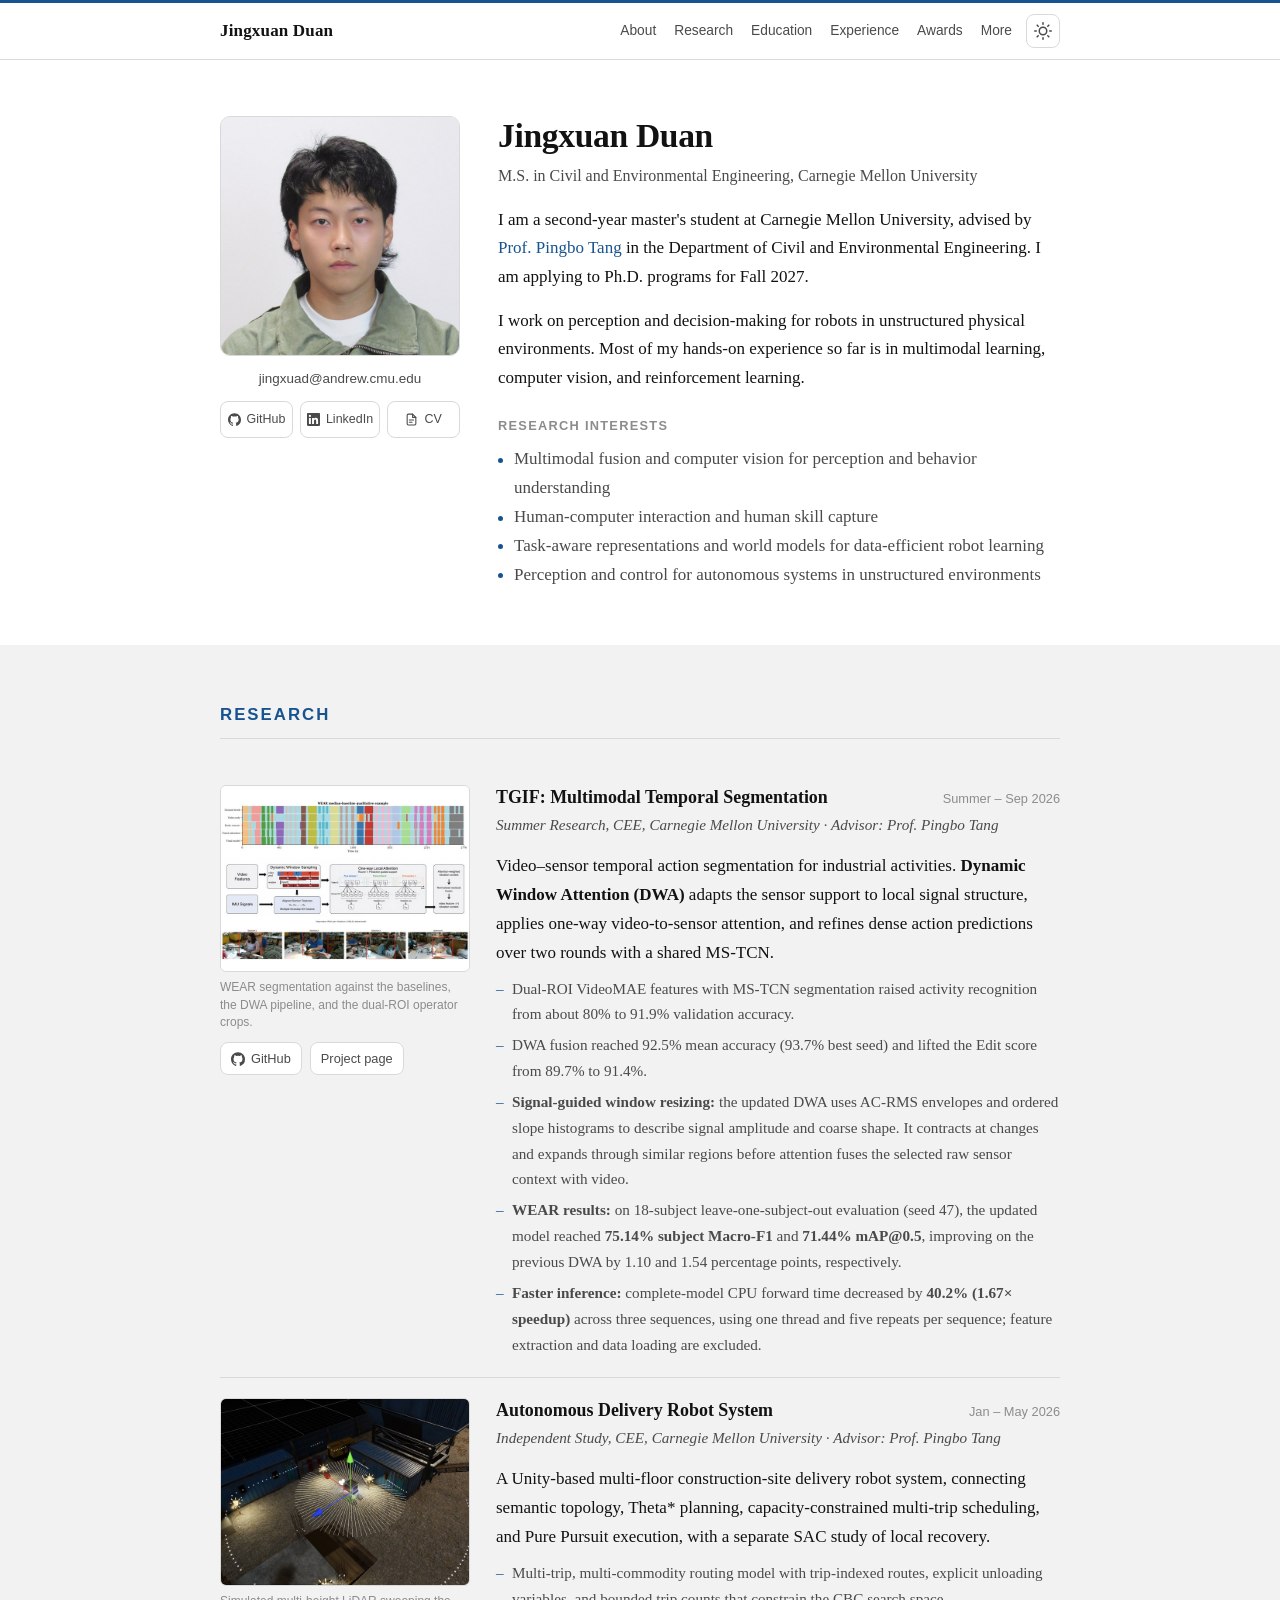
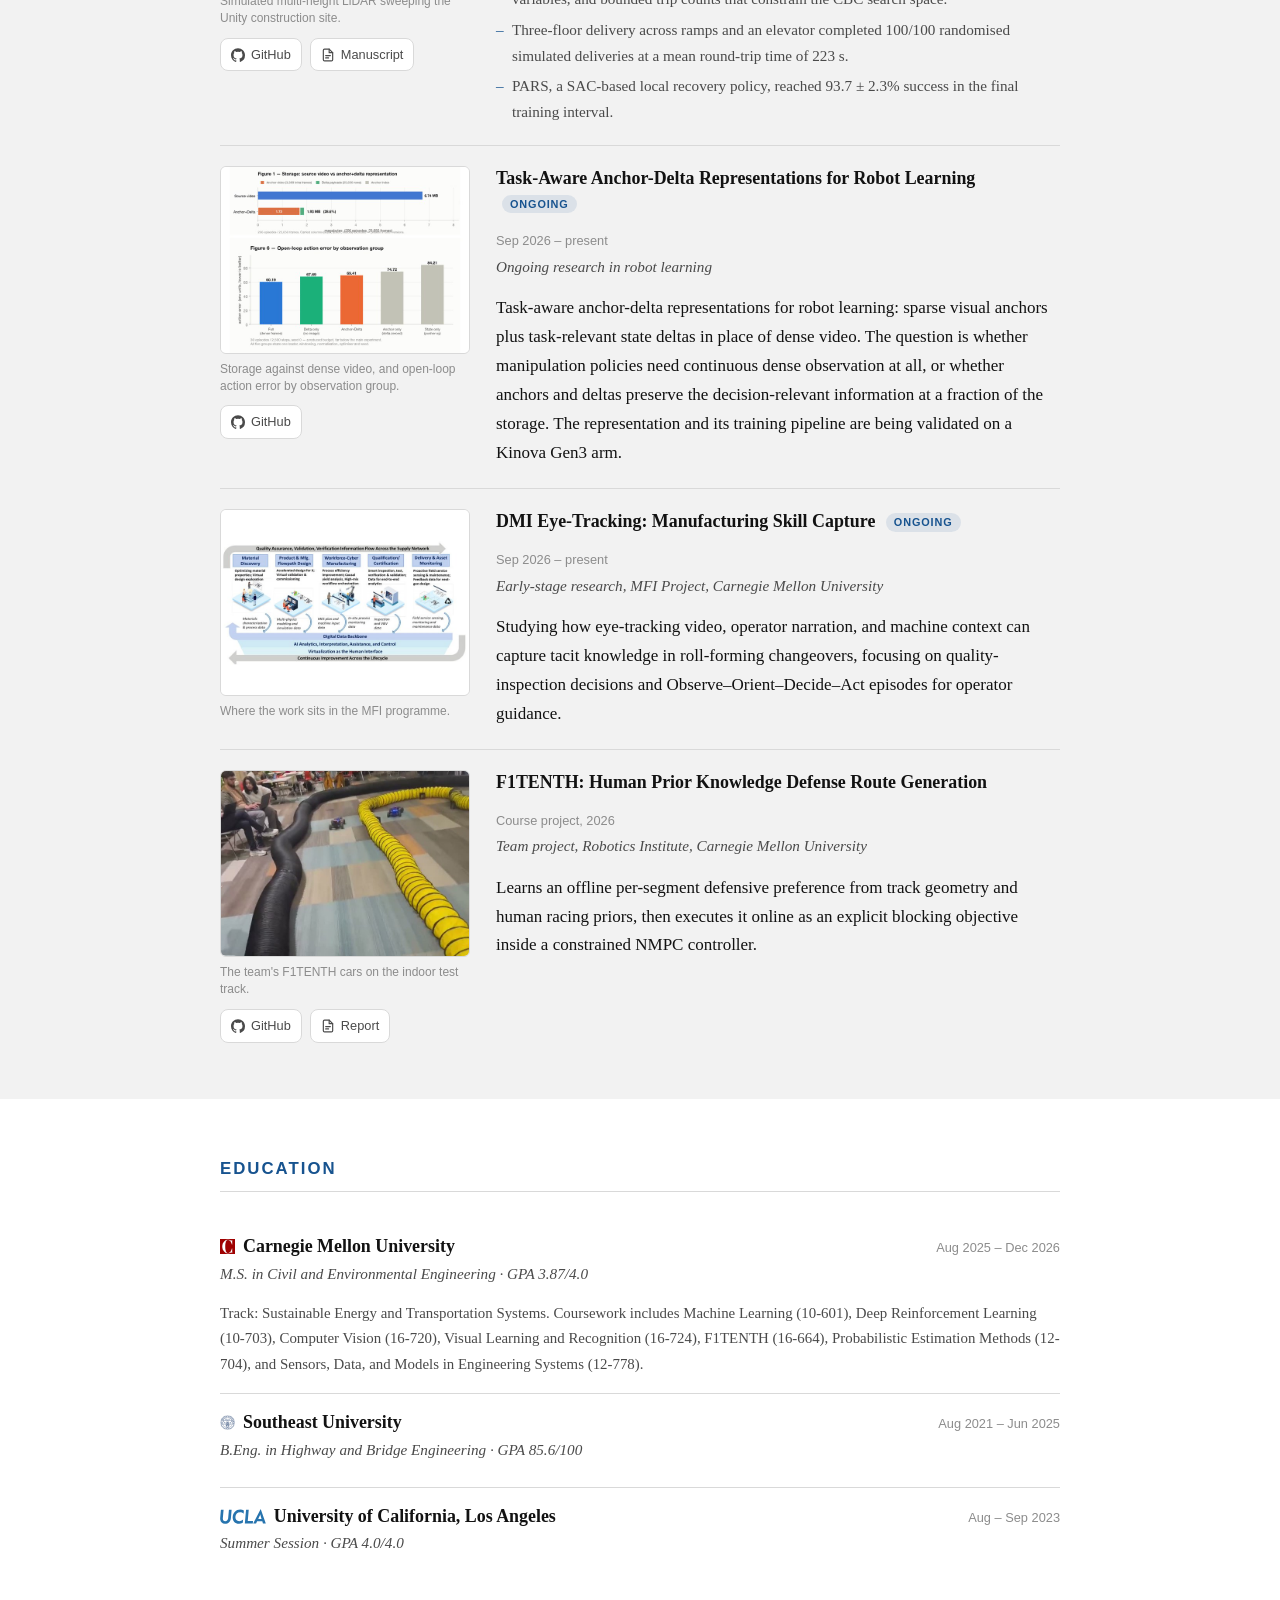
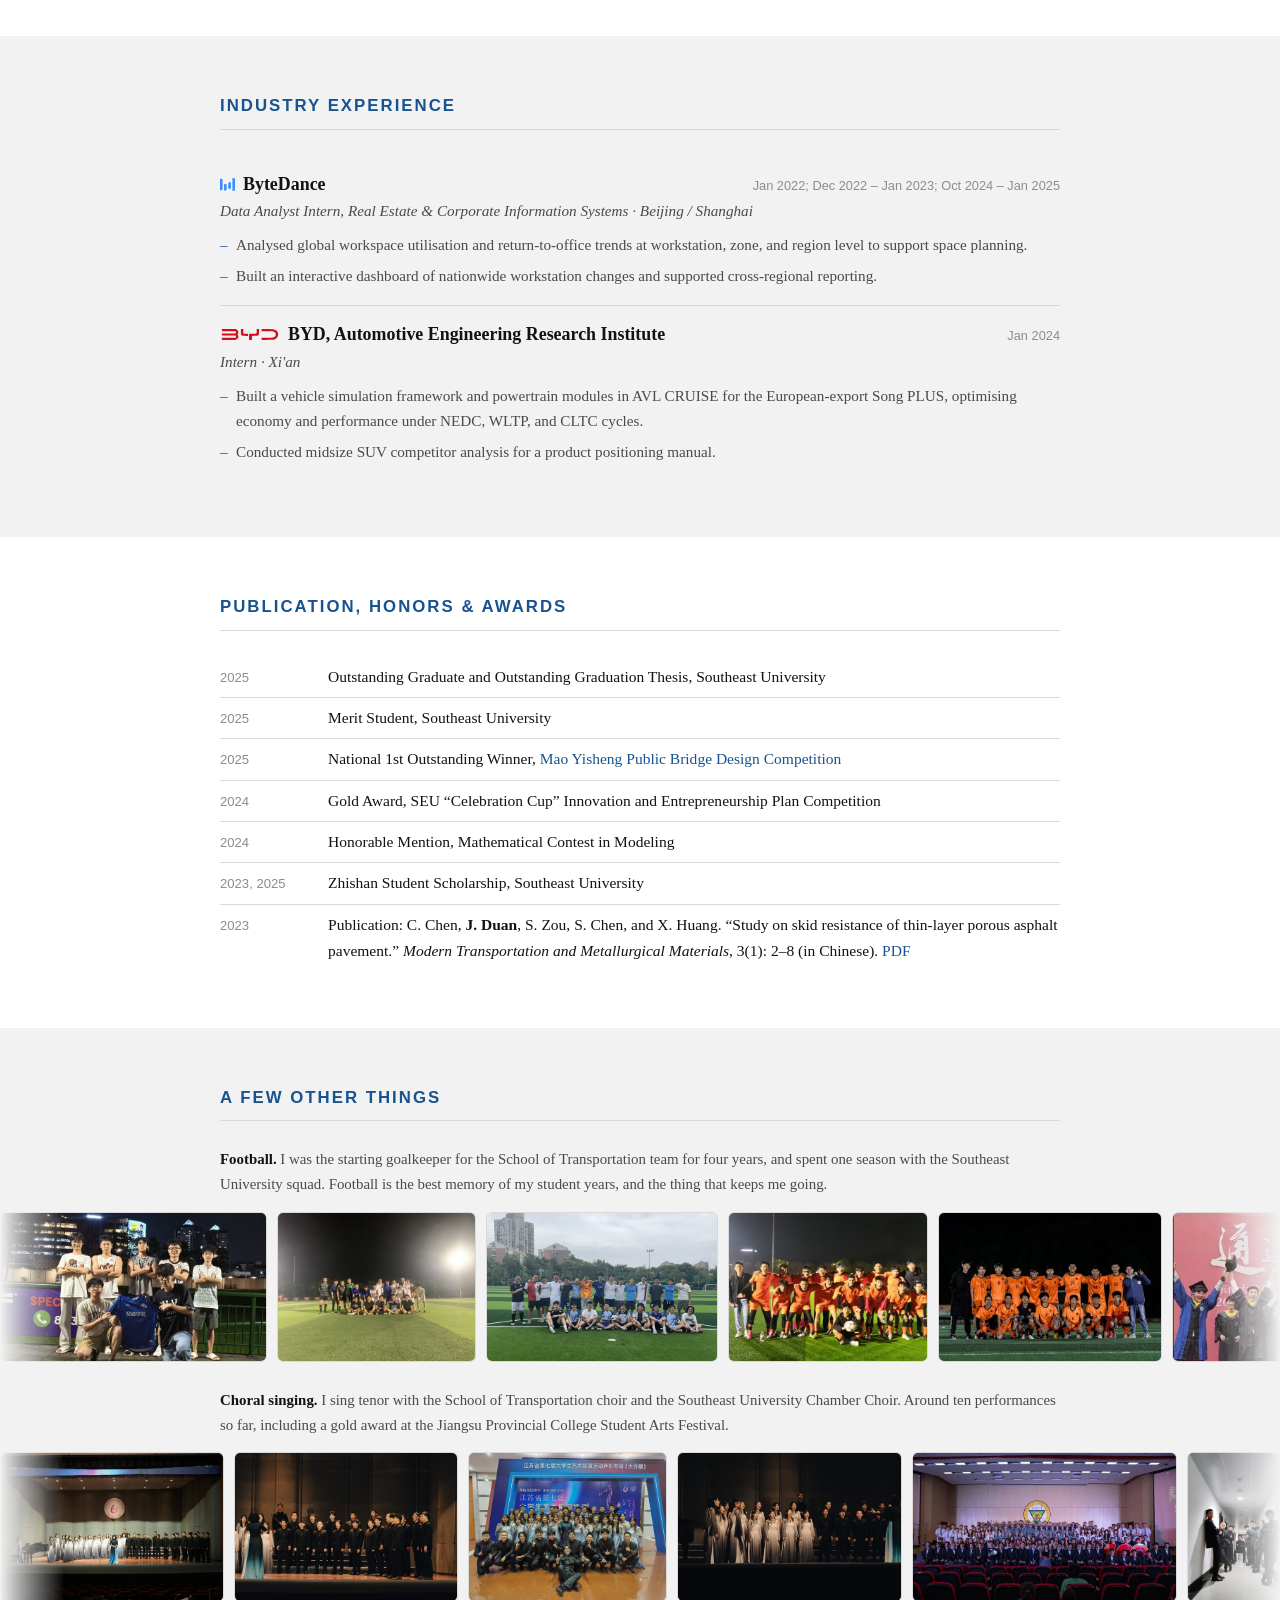
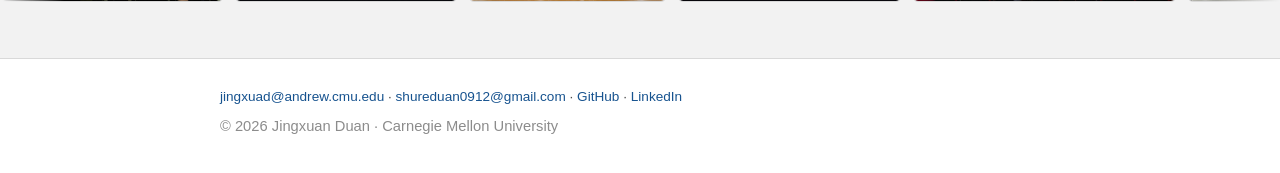
==== commit 57e1b45f: "Replace research weights button with project page link" ====
--- a/index.html
+++ b/index.html
@@ -105,9 +105,8 @@
           <figcaption>WEAR segmentation against the baselines, the DWA pipeline, and the dual-ROI operator crops.</figcaption>
         </figure>
         <div class="entry-actions">
-          <a href="research/dwa/">Project page</a>
           <a href="https://github.com/shureduan/TGIF-Multimodal-Temporal-Segmentation" target="_blank" rel="noopener"><svg width="14" height="14" viewBox="0 0 24 24" fill="currentColor"><path d="M12 .5C5.37.5 0 5.87 0 12.5c0 5.3 3.44 9.8 8.21 11.39.6.11.82-.26.82-.58v-2.23c-3.34.73-4.04-1.42-4.04-1.42-.55-1.39-1.34-1.76-1.34-1.76-1.09-.75.08-.73.08-.73 1.2.08 1.84 1.24 1.84 1.24 1.07 1.84 2.81 1.31 3.5 1 .11-.78.42-1.31.76-1.61-2.67-.3-5.47-1.34-5.47-5.95 0-1.31.47-2.39 1.24-3.23-.12-.3-.54-1.52.12-3.18 0 0 1.01-.32 3.3 1.23a11.5 11.5 0 0 1 6.01 0c2.29-1.55 3.3-1.23 3.3-1.23.66 1.66.24 2.88.12 3.18.77.84 1.24 1.92 1.24 3.23 0 4.62-2.81 5.64-5.49 5.94.43.37.82 1.1.82 2.22v3.29c0 .32.21.7.82.58A12.01 12.01 0 0 0 24 12.5C24 5.87 18.63.5 12 .5z"/></svg> GitHub</a>
-          <a href="https://github.com/shureduan/TGIF-Multimodal-Temporal-Segmentation/releases/tag/wear-shape-v4-20261020" target="_blank" rel="noopener">Results &amp; weights</a>
+          <a href="research/dwa/" target="_blank" rel="noopener">Project page</a>
         </div>
       </div>
       <div class="research-body">
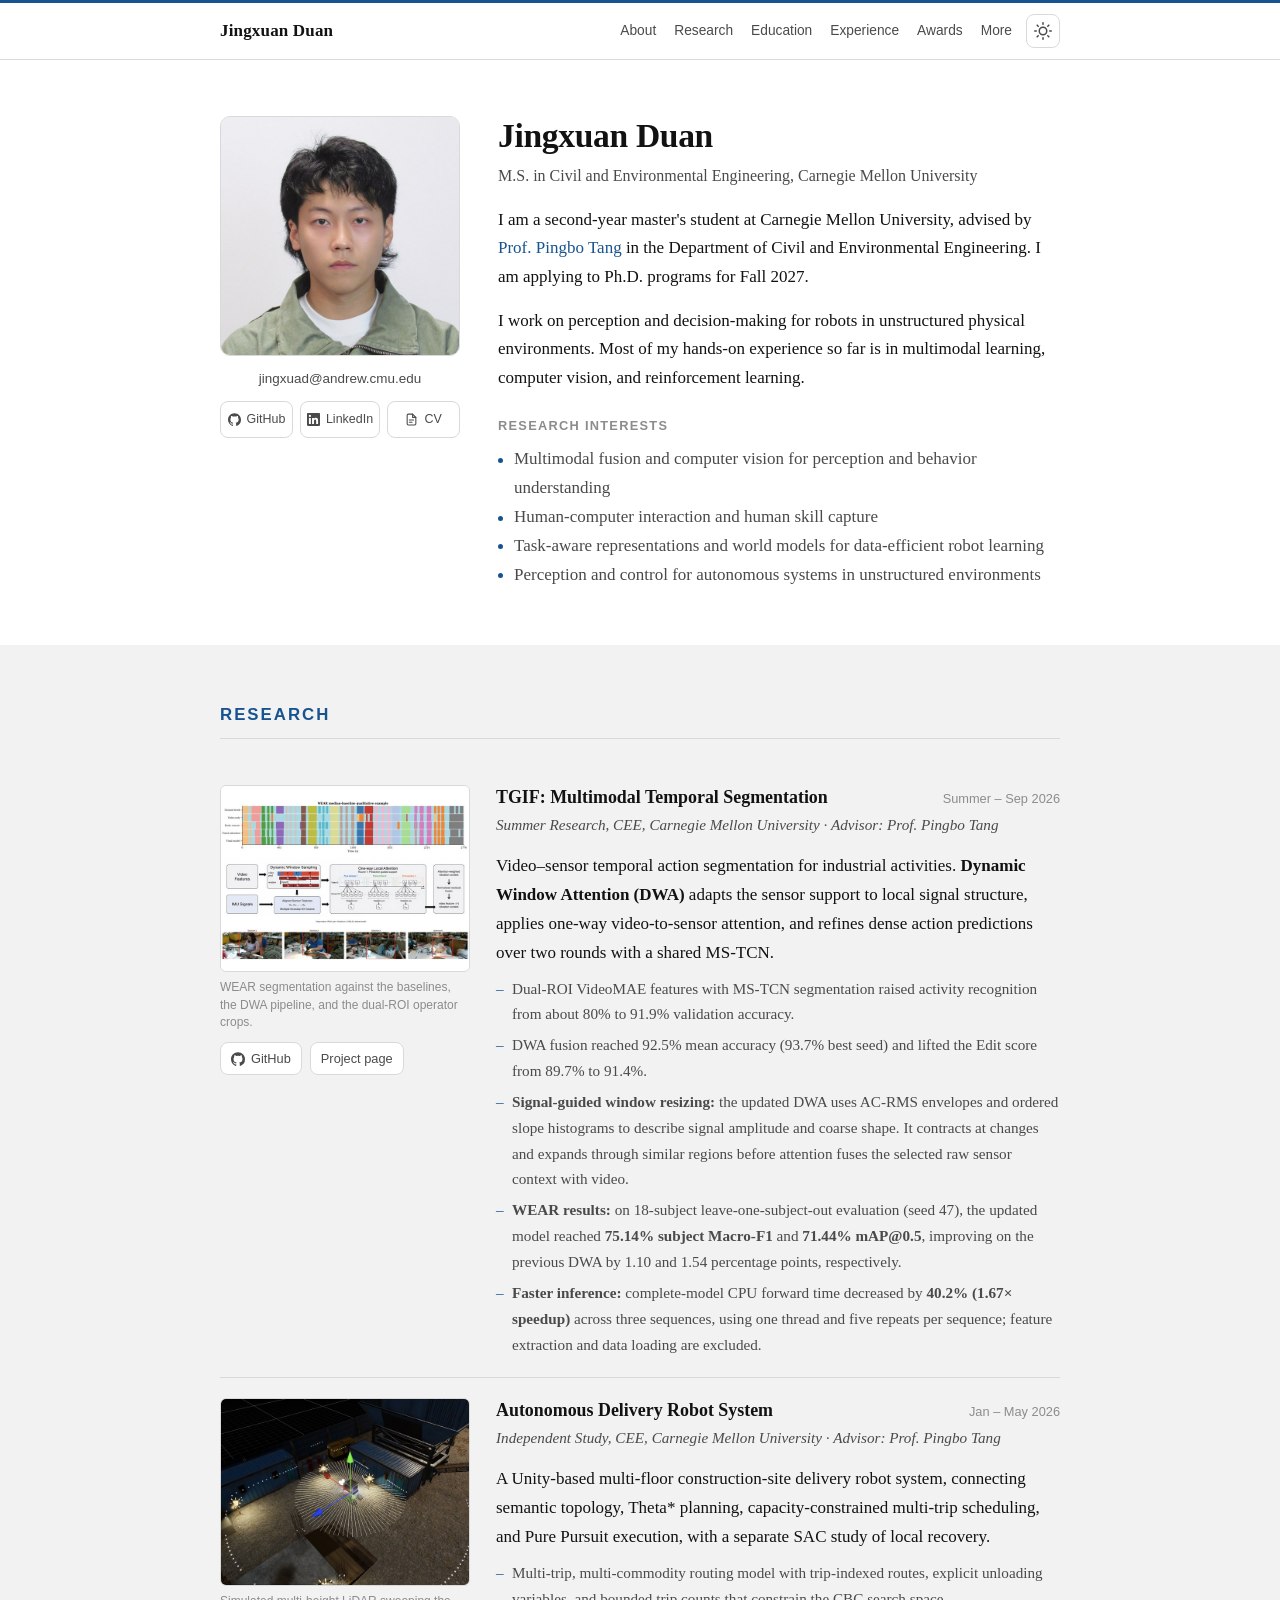
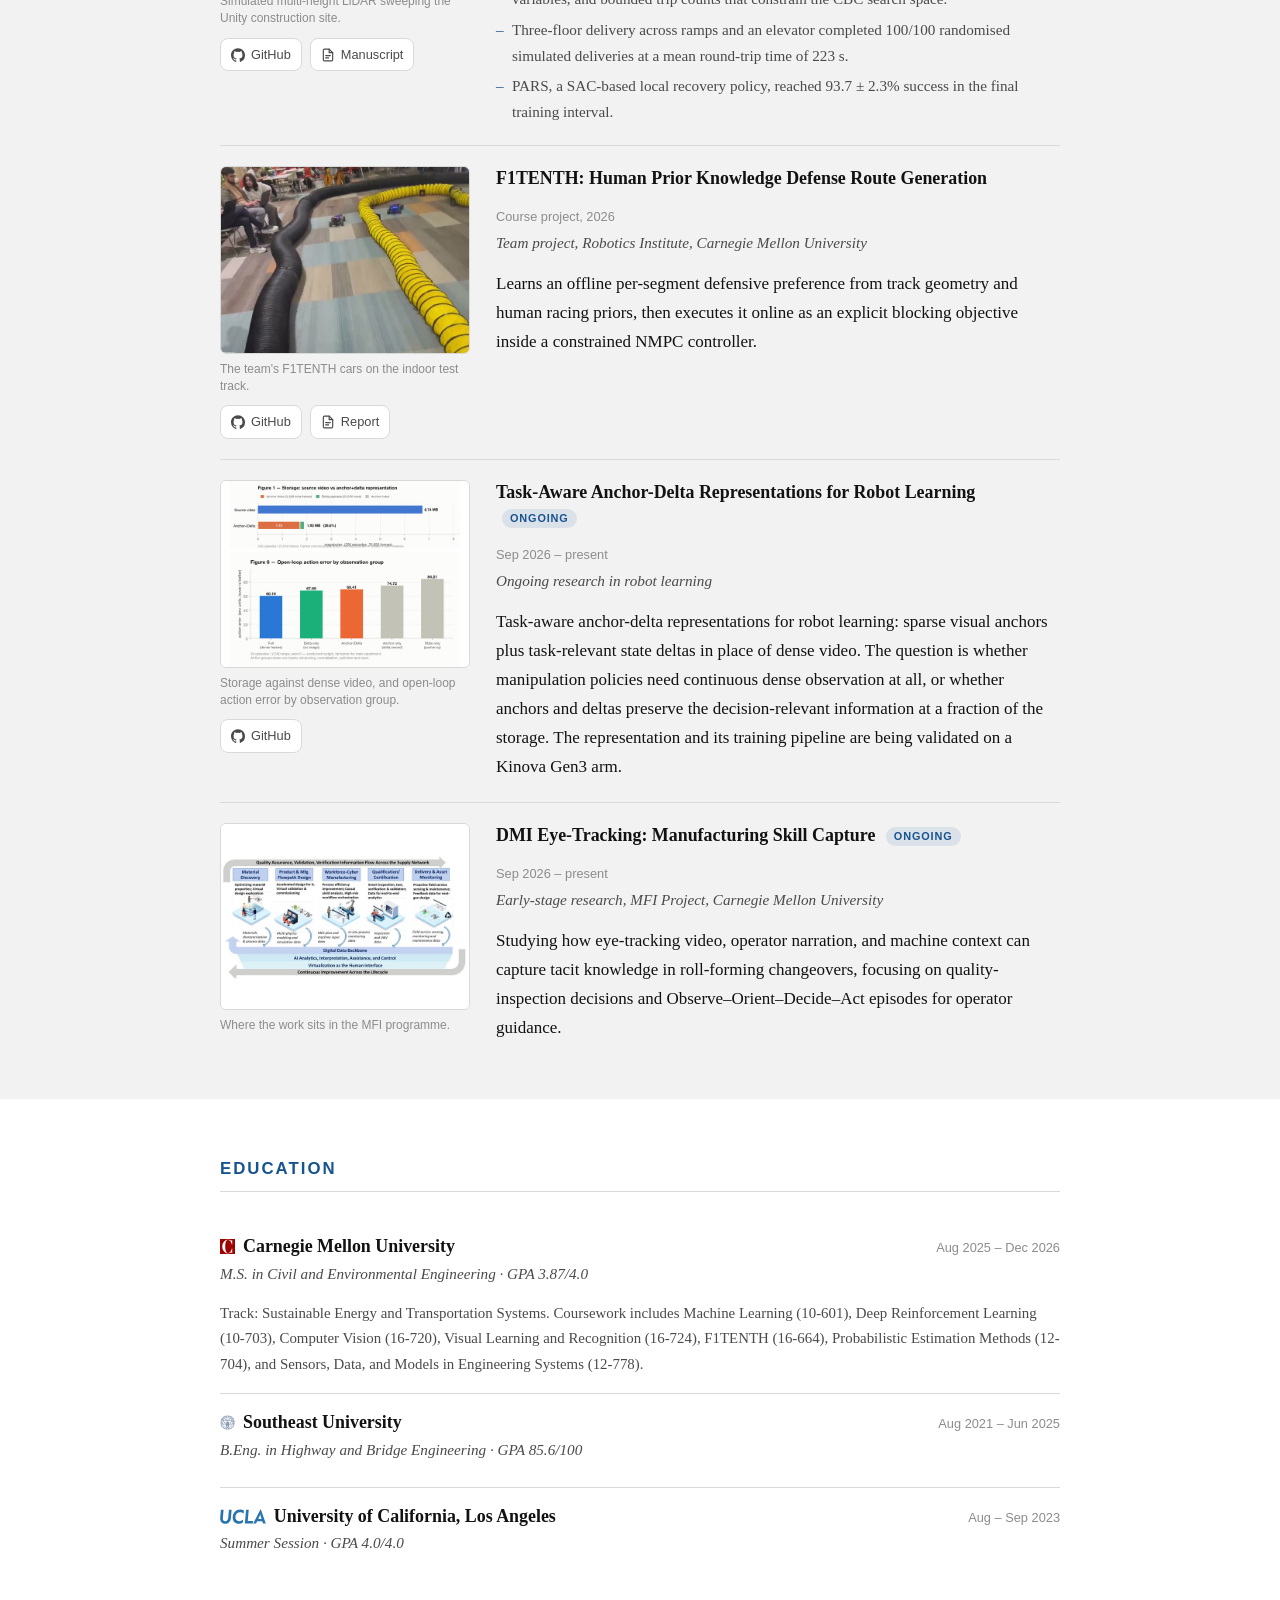
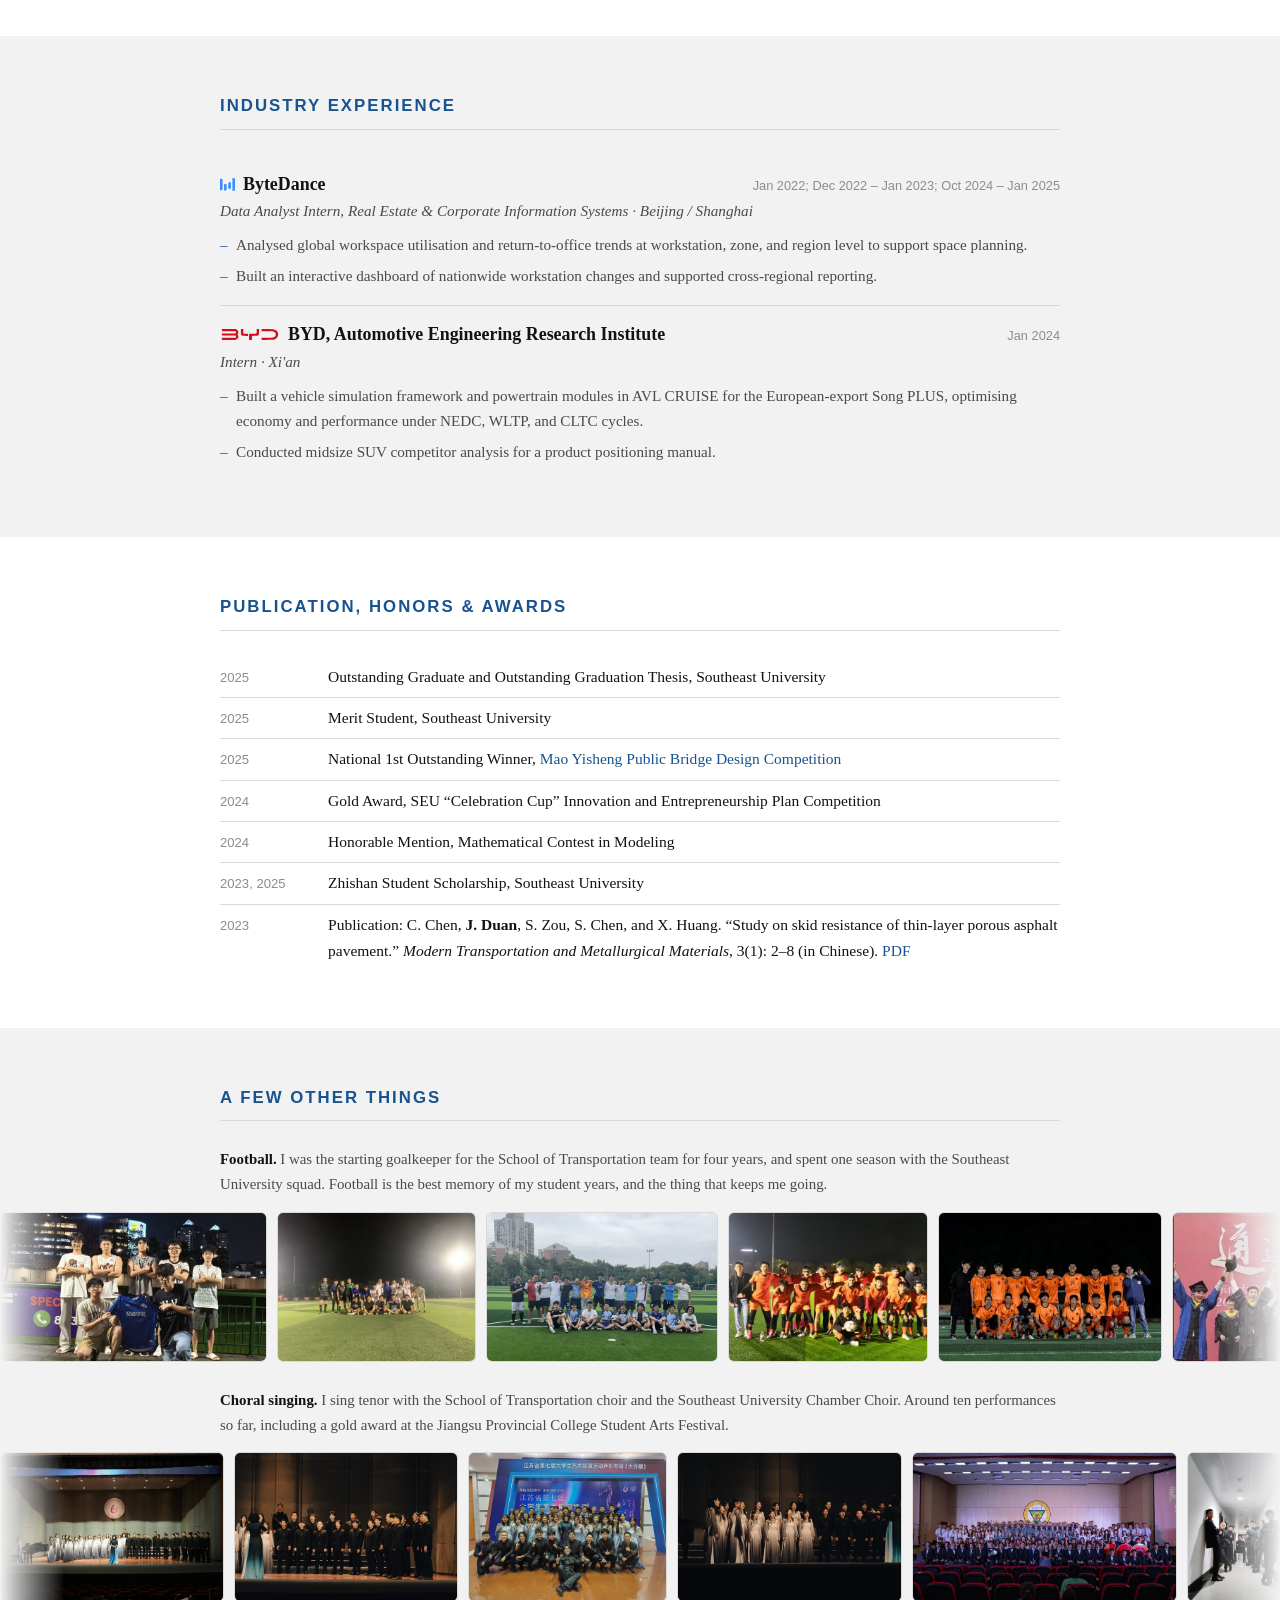
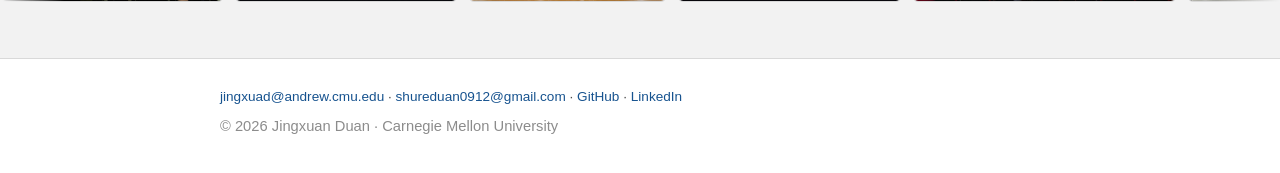
==== commit ed9a1d65: "Move F1TENTH to third position in research list" ====
--- a/index.html
+++ b/index.html
@@ -106,7 +106,7 @@
         </figure>
         <div class="entry-actions">
           <a href="https://github.com/shureduan/TGIF-Multimodal-Temporal-Segmentation" target="_blank" rel="noopener"><svg width="14" height="14" viewBox="0 0 24 24" fill="currentColor"><path d="M12 .5C5.37.5 0 5.87 0 12.5c0 5.3 3.44 9.8 8.21 11.39.6.11.82-.26.82-.58v-2.23c-3.34.73-4.04-1.42-4.04-1.42-.55-1.39-1.34-1.76-1.34-1.76-1.09-.75.08-.73.08-.73 1.2.08 1.84 1.24 1.84 1.24 1.07 1.84 2.81 1.31 3.5 1 .11-.78.42-1.31.76-1.61-2.67-.3-5.47-1.34-5.47-5.95 0-1.31.47-2.39 1.24-3.23-.12-.3-.54-1.52.12-3.18 0 0 1.01-.32 3.3 1.23a11.5 11.5 0 0 1 6.01 0c2.29-1.55 3.3-1.23 3.3-1.23.66 1.66.24 2.88.12 3.18.77.84 1.24 1.92 1.24 3.23 0 4.62-2.81 5.64-5.49 5.94.43.37.82 1.1.82 2.22v3.29c0 .32.21.7.82.58A12.01 12.01 0 0 0 24 12.5C24 5.87 18.63.5 12 .5z"/></svg> GitHub</a>
-          <a href="research/dwa/" target="_blank" rel="noopener">Project page</a>
+          <a href="research/dwa/?v=ccbb947" target="_blank" rel="noopener">Project page</a>
         </div>
       </div>
       <div class="research-body">
@@ -155,43 +155,6 @@
     <article class="entry research-entry">
       <div class="research-media">
         <figure class="entry-figure">
-        <a href="assets/research/delta.jpg" target="_blank" rel="noopener"><img src="assets/research/delta.jpg" alt="Storage comparison between source video and the anchor plus delta representation, and open-loop action error across five observation groups" loading="lazy"></a>
-          <figcaption>Storage against dense video, and open-loop action error by observation group.</figcaption>
-        </figure>
-        <div class="entry-actions">
-          <a href="https://github.com/ailisilob/DELTA" target="_blank" rel="noopener"><svg width="14" height="14" viewBox="0 0 24 24" fill="currentColor"><path d="M12 .5C5.37.5 0 5.87 0 12.5c0 5.3 3.44 9.8 8.21 11.39.6.11.82-.26.82-.58v-2.23c-3.34.73-4.04-1.42-4.04-1.42-.55-1.39-1.34-1.76-1.34-1.76-1.09-.75.08-.73.08-.73 1.2.08 1.84 1.24 1.84 1.24 1.07 1.84 2.81 1.31 3.5 1 .11-.78.42-1.31.76-1.61-2.67-.3-5.47-1.34-5.47-5.95 0-1.31.47-2.39 1.24-3.23-.12-.3-.54-1.52.12-3.18 0 0 1.01-.32 3.3 1.23a11.5 11.5 0 0 1 6.01 0c2.29-1.55 3.3-1.23 3.3-1.23.66 1.66.24 2.88.12 3.18.77.84 1.24 1.92 1.24 3.23 0 4.62-2.81 5.64-5.49 5.94.43.37.82 1.1.82 2.22v3.29c0 .32.21.7.82.58A12.01 12.01 0 0 0 24 12.5C24 5.87 18.63.5 12 .5z"/></svg> GitHub</a>
-        </div>
-      </div>
-      <div class="research-body">
-        <div class="entry-head">
-          <h3>Task-Aware Anchor-Delta Representations for Robot Learning <span class="tag">ongoing</span></h3>
-          <span class="entry-date">Sep 2026 &ndash; present</span>
-        </div>
-        <p class="entry-role">Ongoing research in robot learning</p>
-        <p>Task-aware anchor-delta representations for robot learning: sparse visual anchors plus task-relevant state deltas in place of dense video. The question is whether manipulation policies need continuous dense observation at all, or whether anchors and deltas preserve the decision-relevant information at a fraction of the storage. The representation and its training pipeline are being validated on a Kinova Gen3 arm.</p>
-      </div>
-    </article>
-
-    <article class="entry research-entry">
-      <div class="research-media">
-        <figure class="entry-figure">
-        <a href="assets/research/mfi.jpg" target="_blank" rel="noopener"><img src="assets/research/mfi.jpg" alt="Manufacturing lifecycle diagram from material discovery to delivery and asset monitoring over a digital data backbone" loading="lazy"></a>
-          <figcaption>Where the work sits in the MFI programme.</figcaption>
-        </figure>
-      </div>
-      <div class="research-body">
-        <div class="entry-head">
-          <h3>DMI Eye-Tracking: Manufacturing Skill Capture <span class="tag">ongoing</span></h3>
-          <span class="entry-date">Sep 2026 &ndash; present</span>
-        </div>
-        <p class="entry-role">Early-stage research, MFI Project, Carnegie Mellon University</p>
-        <p>Studying how eye-tracking video, operator narration, and machine context can capture tacit knowledge in roll-forming changeovers, focusing on quality-inspection decisions and Observe&ndash;Orient&ndash;Decide&ndash;Act episodes for operator guidance.</p>
-      </div>
-    </article>
-
-    <article class="entry research-entry">
-      <div class="research-media">
-        <figure class="entry-figure">
         <video src="assets/research/f1tenth.mp4" poster="assets/research/f1tenth_poster.jpg" autoplay muted loop playsinline preload="metadata" aria-label="F1TENTH cars running on the indoor test track"></video>
           <figcaption>The team's F1TENTH cars on the indoor test track.</figcaption>
         </figure>
@@ -207,6 +170,43 @@
         </div>
         <p class="entry-role">Team project, Robotics Institute, Carnegie Mellon University</p>
         <p>Learns an offline per-segment defensive preference from track geometry and human racing priors, then executes it online as an explicit blocking objective inside a constrained NMPC controller.</p>
+      </div>
+    </article>
+
+    <article class="entry research-entry">
+      <div class="research-media">
+        <figure class="entry-figure">
+        <a href="assets/research/delta.jpg" target="_blank" rel="noopener"><img src="assets/research/delta.jpg" alt="Storage comparison between source video and the anchor plus delta representation, and open-loop action error across five observation groups" loading="lazy"></a>
+          <figcaption>Storage against dense video, and open-loop action error by observation group.</figcaption>
+        </figure>
+        <div class="entry-actions">
+          <a href="https://github.com/ailisilob/DELTA" target="_blank" rel="noopener"><svg width="14" height="14" viewBox="0 0 24 24" fill="currentColor"><path d="M12 .5C5.37.5 0 5.87 0 12.5c0 5.3 3.44 9.8 8.21 11.39.6.11.82-.26.82-.58v-2.23c-3.34.73-4.04-1.42-4.04-1.42-.55-1.39-1.34-1.76-1.34-1.76-1.09-.75.08-.73.08-.73 1.2.08 1.84 1.24 1.84 1.24 1.07 1.84 2.81 1.31 3.5 1 .11-.78.42-1.31.76-1.61-2.67-.3-5.47-1.34-5.47-5.95 0-1.31.47-2.39 1.24-3.23-.12-.3-.54-1.52.12-3.18 0 0 1.01-.32 3.3 1.23a11.5 11.5 0 0 1 6.01 0c2.29-1.55 3.3-1.23 3.3-1.23.66 1.66.24 2.88.12 3.18.77.84 1.24 1.92 1.24 3.23 0 4.62-2.81 5.64-5.49 5.94.43.37.82 1.1.82 2.22v3.29c0 .32.21.7.82.58A12.01 12.01 0 0 0 24 12.5C24 5.87 18.63.5 12 .5z"/></svg> GitHub</a>
+        </div>
+      </div>
+      <div class="research-body">
+        <div class="entry-head">
+          <h3>Task-Aware Anchor-Delta Representations for Robot Learning <span class="tag">ongoing</span></h3>
+          <span class="entry-date">Sep 2026 &ndash; present</span>
+        </div>
+        <p class="entry-role">Ongoing research in robot learning</p>
+        <p>Task-aware anchor-delta representations for robot learning: sparse visual anchors plus task-relevant state deltas in place of dense video. The question is whether manipulation policies need continuous dense observation at all, or whether anchors and deltas preserve the decision-relevant information at a fraction of the storage. The representation and its training pipeline are being validated on a Kinova Gen3 arm.</p>
+      </div>
+    </article>
+
+    <article class="entry research-entry">
+      <div class="research-media">
+        <figure class="entry-figure">
+        <a href="assets/research/mfi.jpg" target="_blank" rel="noopener"><img src="assets/research/mfi.jpg" alt="Manufacturing lifecycle diagram from material discovery to delivery and asset monitoring over a digital data backbone" loading="lazy"></a>
+          <figcaption>Where the work sits in the MFI programme.</figcaption>
+        </figure>
+      </div>
+      <div class="research-body">
+        <div class="entry-head">
+          <h3>DMI Eye-Tracking: Manufacturing Skill Capture <span class="tag">ongoing</span></h3>
+          <span class="entry-date">Sep 2026 &ndash; present</span>
+        </div>
+        <p class="entry-role">Early-stage research, MFI Project, Carnegie Mellon University</p>
+        <p>Studying how eye-tracking video, operator narration, and machine context can capture tacit knowledge in roll-forming changeovers, focusing on quality-inspection decisions and Observe&ndash;Orient&ndash;Decide&ndash;Act episodes for operator guidance.</p>
       </div>
     </article>
     </div>
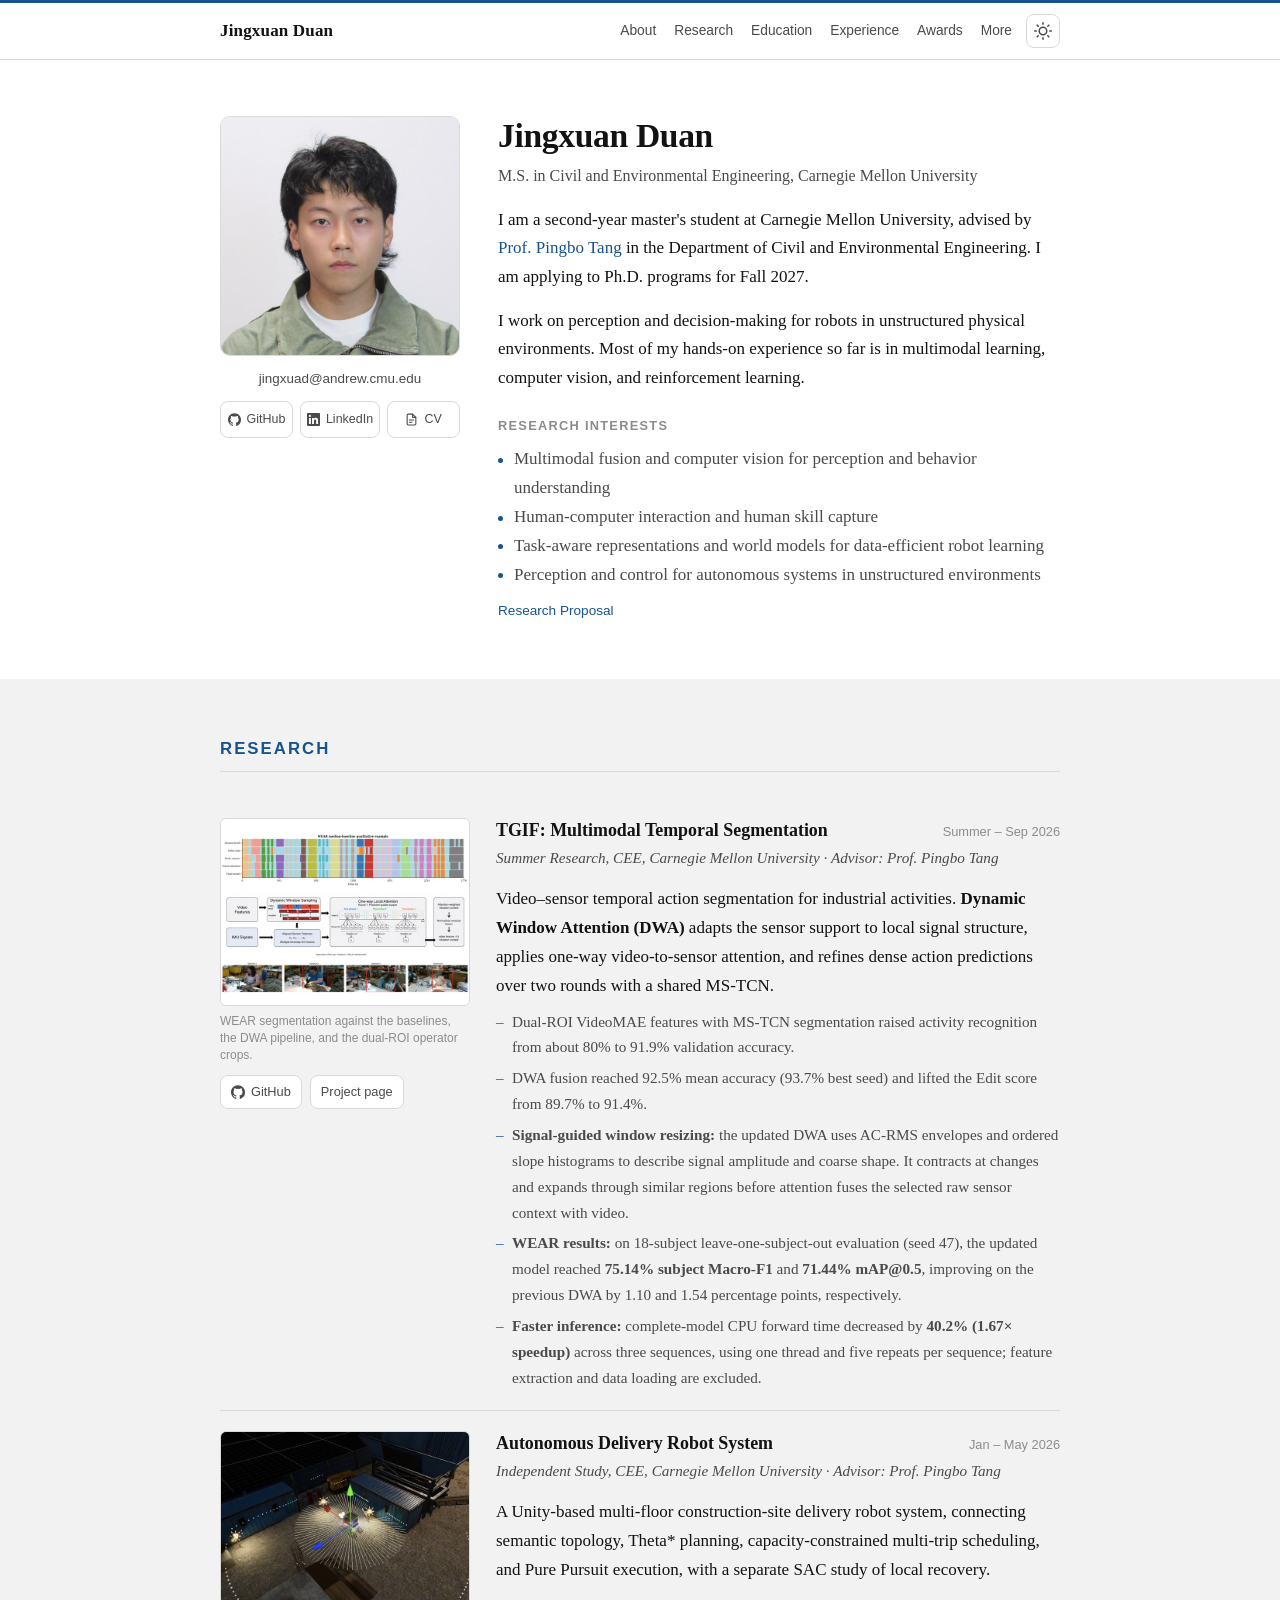
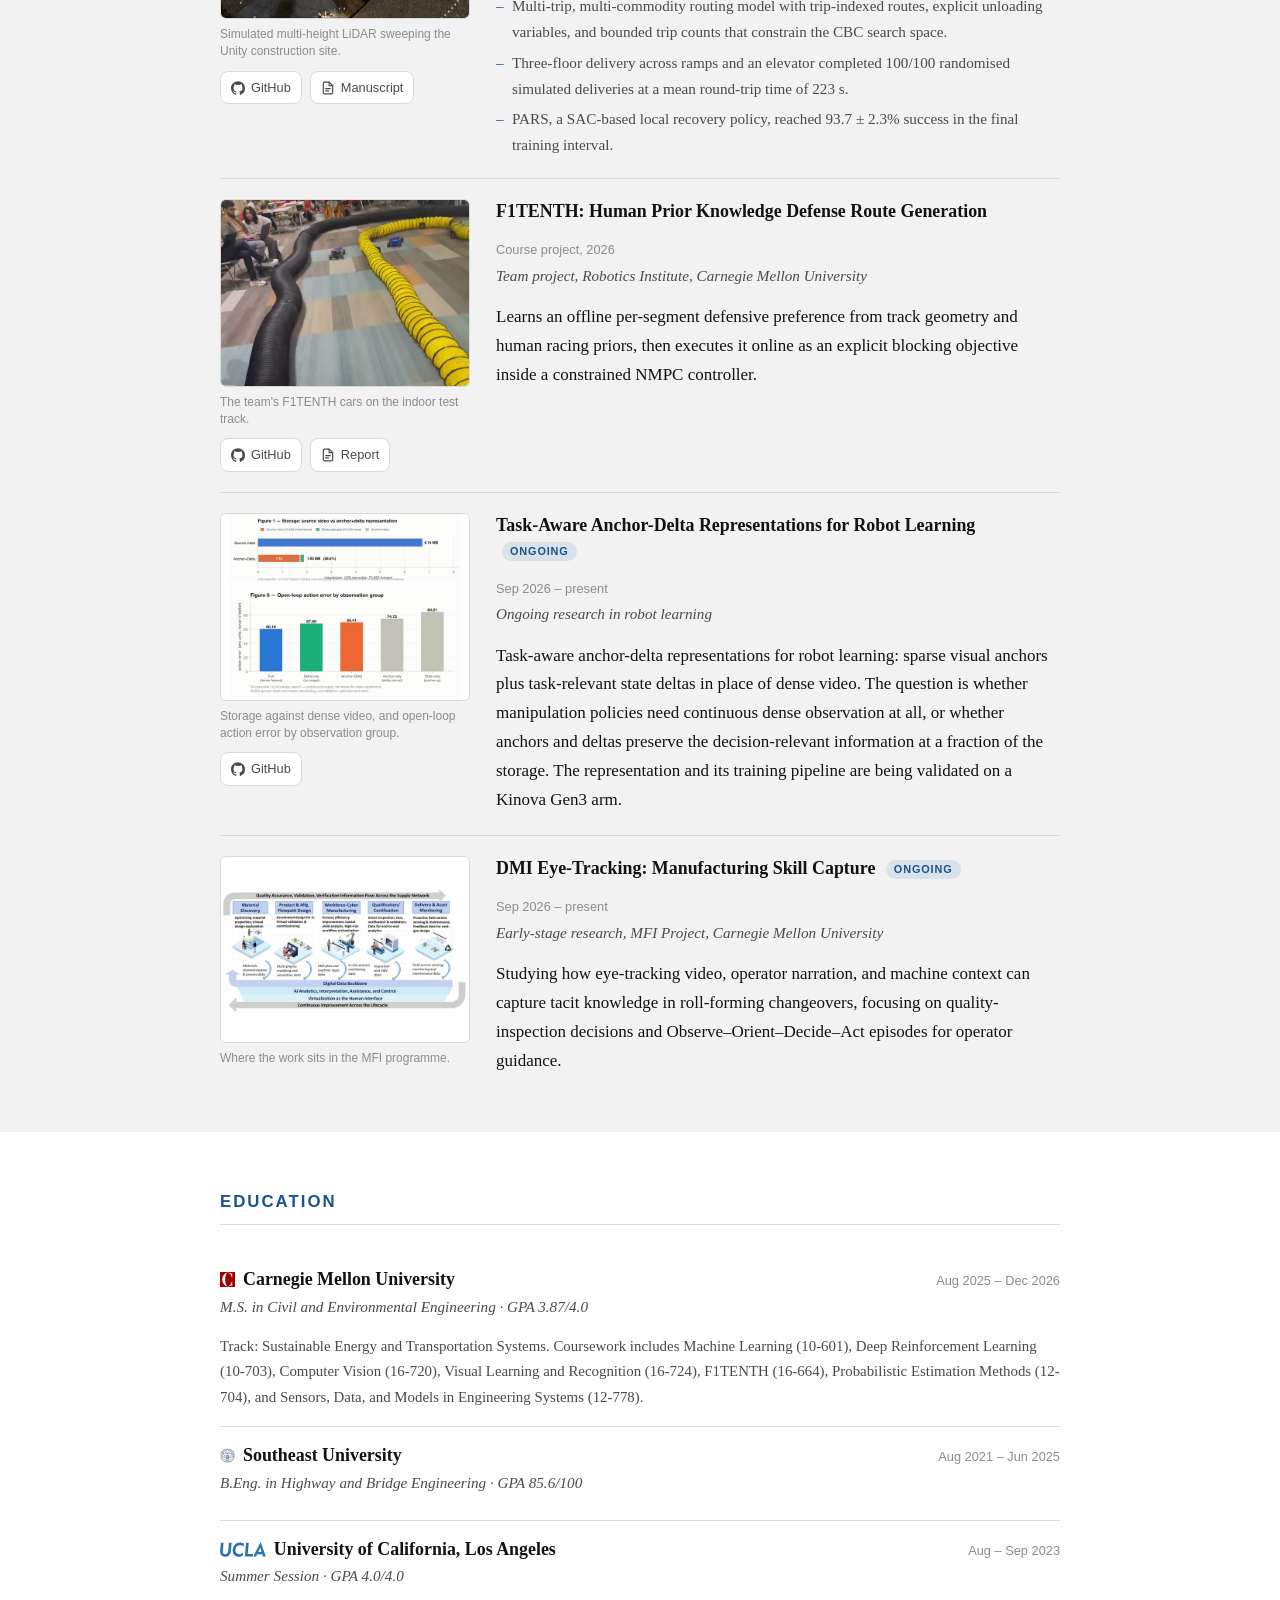
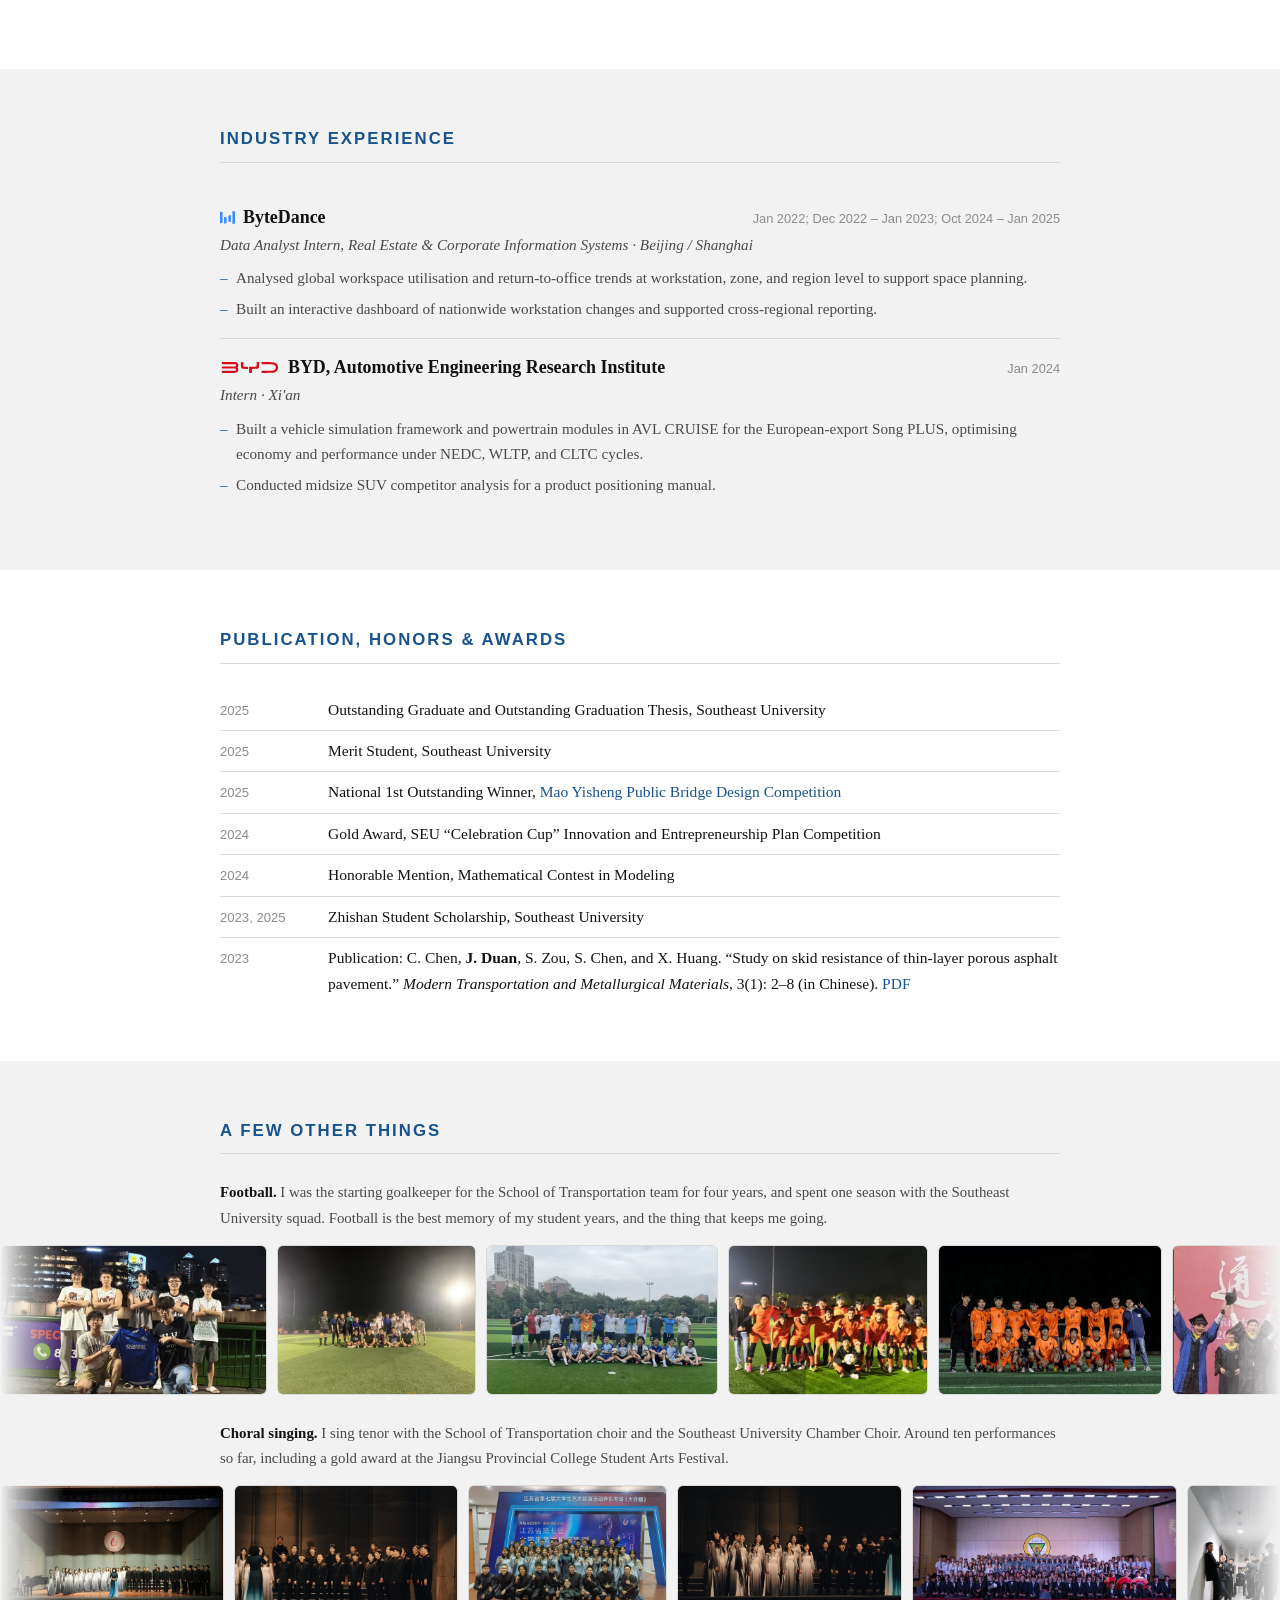
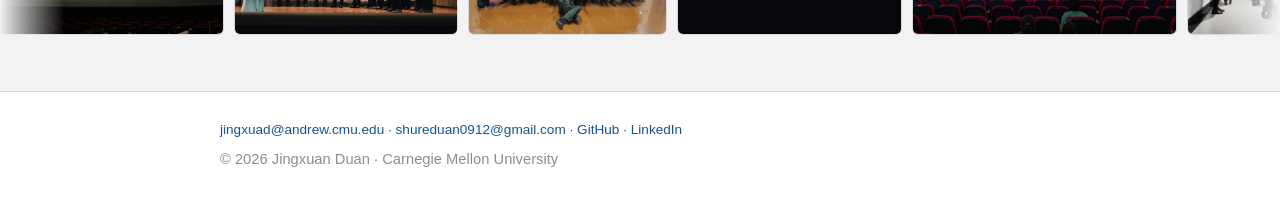
==== commit 841d8175: "Link research proposal from Research Interests" ====
--- a/index.html
+++ b/index.html
@@ -60,7 +60,7 @@
               <svg width="14" height="14" viewBox="0 0 24 24" fill="currentColor"><path d="M20.45 20.45h-3.56v-5.57c0-1.33-.02-3.04-1.85-3.04-1.85 0-2.14 1.45-2.14 2.94v5.67H9.35V9h3.41v1.56h.05c.48-.9 1.63-1.85 3.36-1.85 3.6 0 4.27 2.37 4.27 5.45v6.29zM5.34 7.43a2.06 2.06 0 1 1 0-4.13 2.06 2.06 0 0 1 0 4.13zm1.78 13.02H3.56V9h3.56v11.45zM22.22 0H1.77C.79 0 0 .77 0 1.72v20.56C0 23.23.79 24 1.77 24h20.45c.98 0 1.78-.77 1.78-1.72V1.72C24 .77 23.2 0 22.22 0z"/></svg>
               LinkedIn
             </a>
-            <a href="assets/Jingxuan_Duan_CV.pdf" target="_blank" rel="noopener">
+            <a href="assets/Jingxuan_Duan_CV.pdf?v=20261026" target="_blank" rel="noopener">
               <svg width="14" height="14" viewBox="0 0 24 24" fill="none" stroke="currentColor" stroke-width="2" stroke-linecap="round" stroke-linejoin="round"><path d="M14 2H6a2 2 0 0 0-2 2v16a2 2 0 0 0 2 2h12a2 2 0 0 0 2-2V8z"/><path d="M14 2v6h6"/><path d="M8 13h8M8 17h5"/></svg>
               CV
             </a>
@@ -88,6 +88,9 @@
             <li>Task-aware representations and world models for data-efficient robot learning</li>
             <li>Perception and control for autonomous systems in unstructured environments</li>
           </ul>
+          <div class="entry-links">
+            <a href="https://shureduan.github.io/research-proposals/#anchor" target="_blank" rel="noopener">Research Proposal</a>
+          </div>
         </div>
       </div>
     </div>
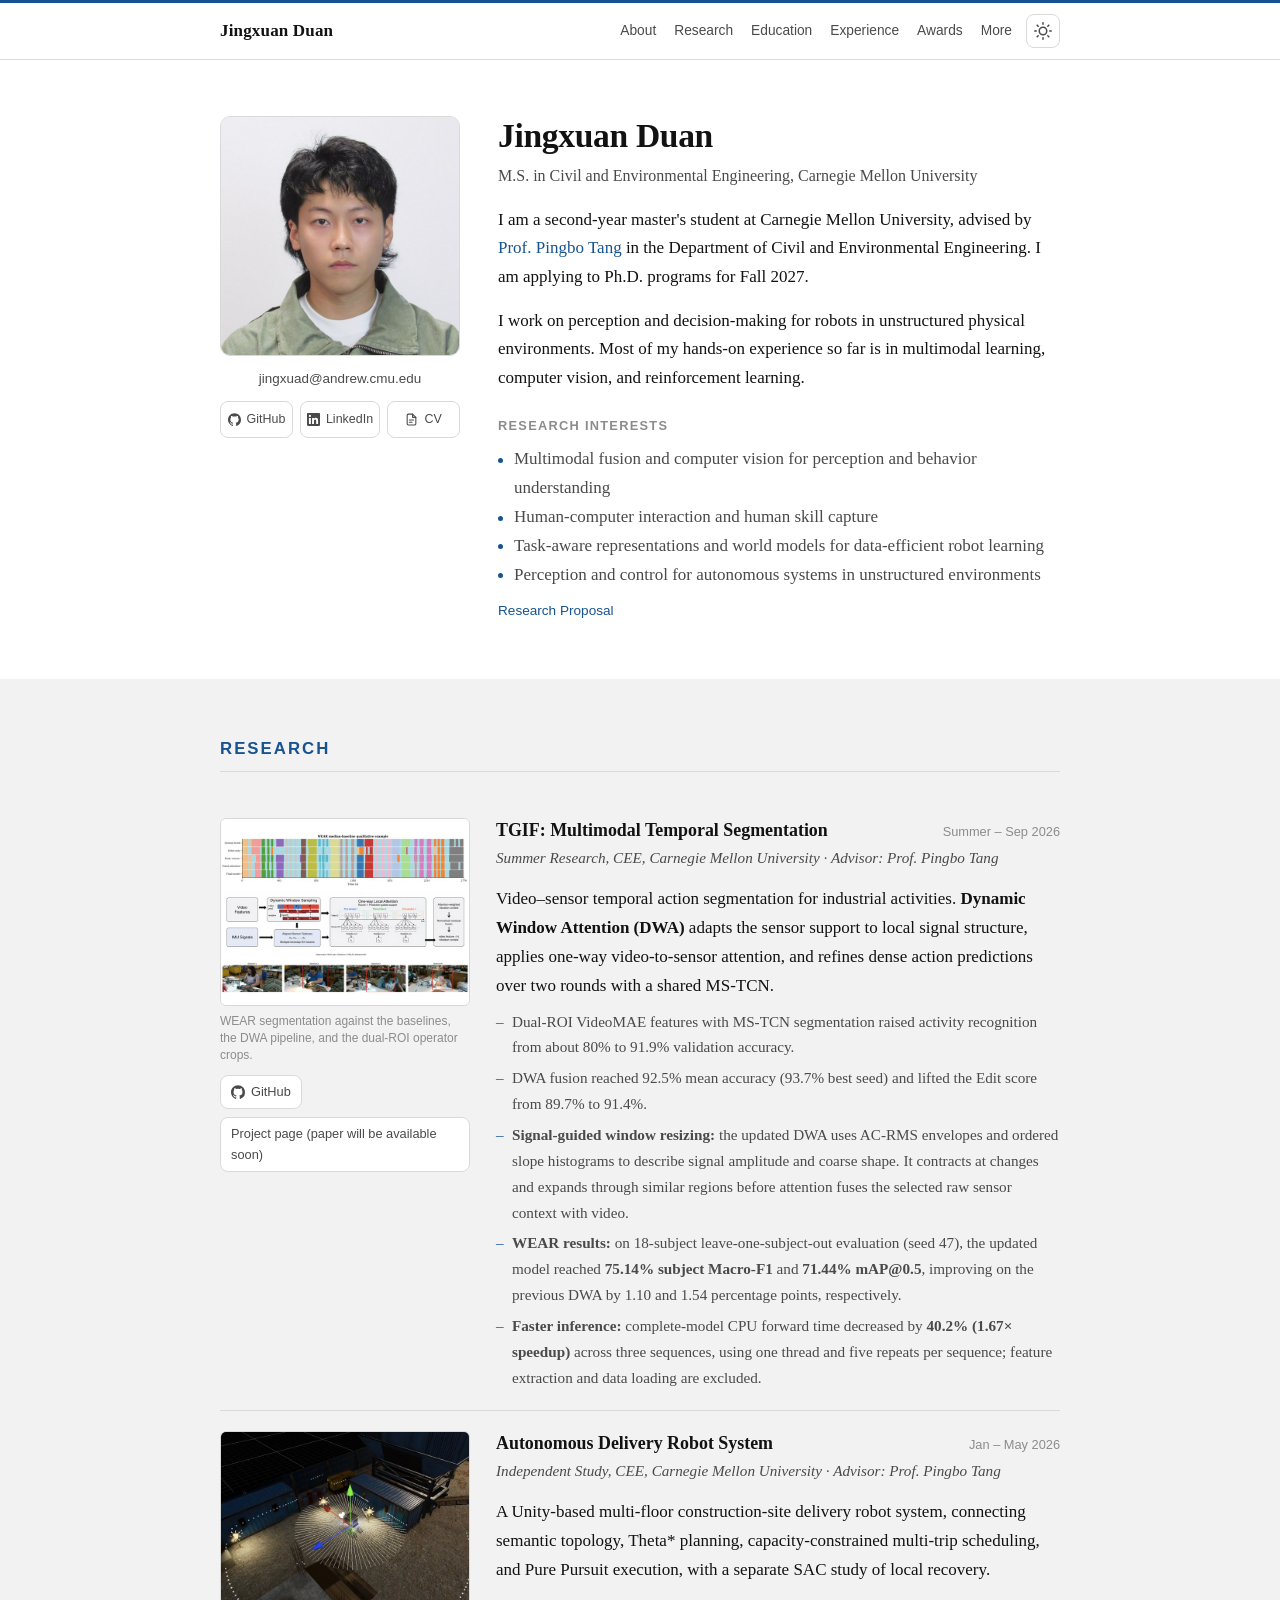
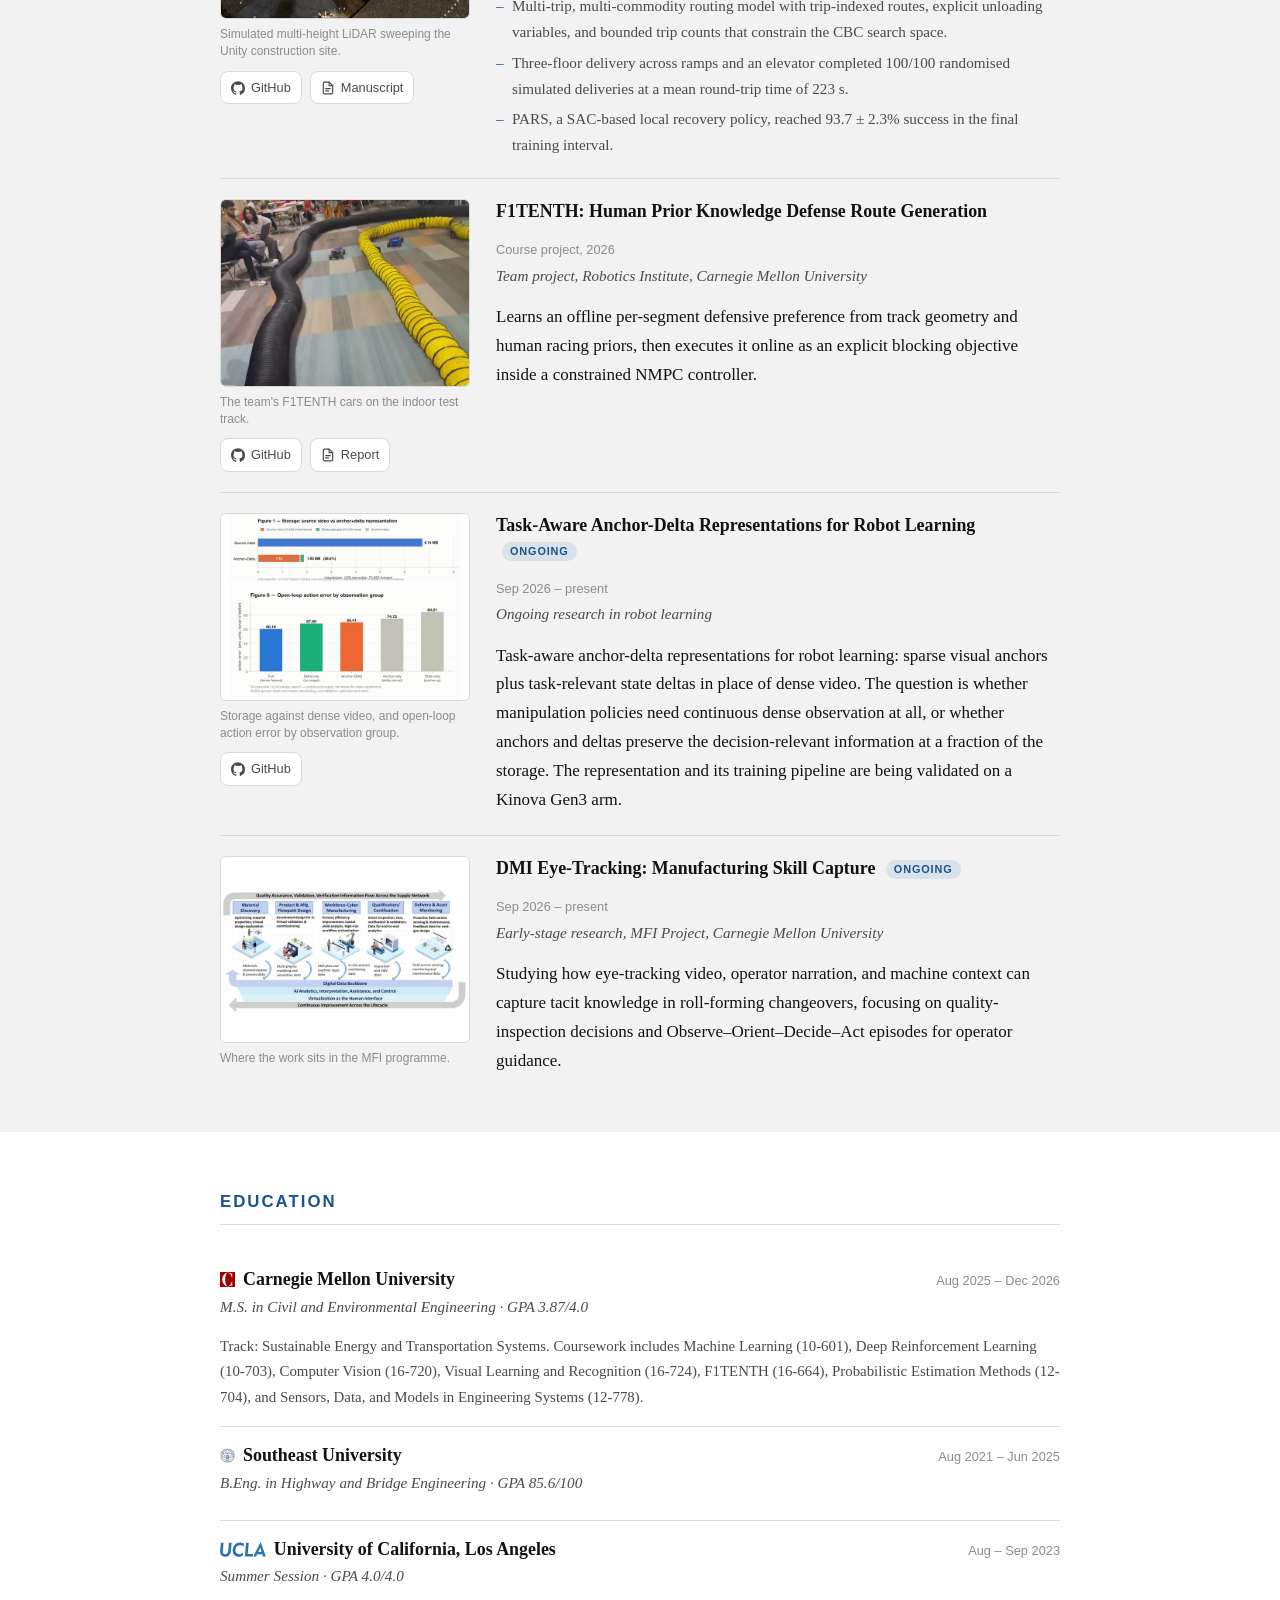
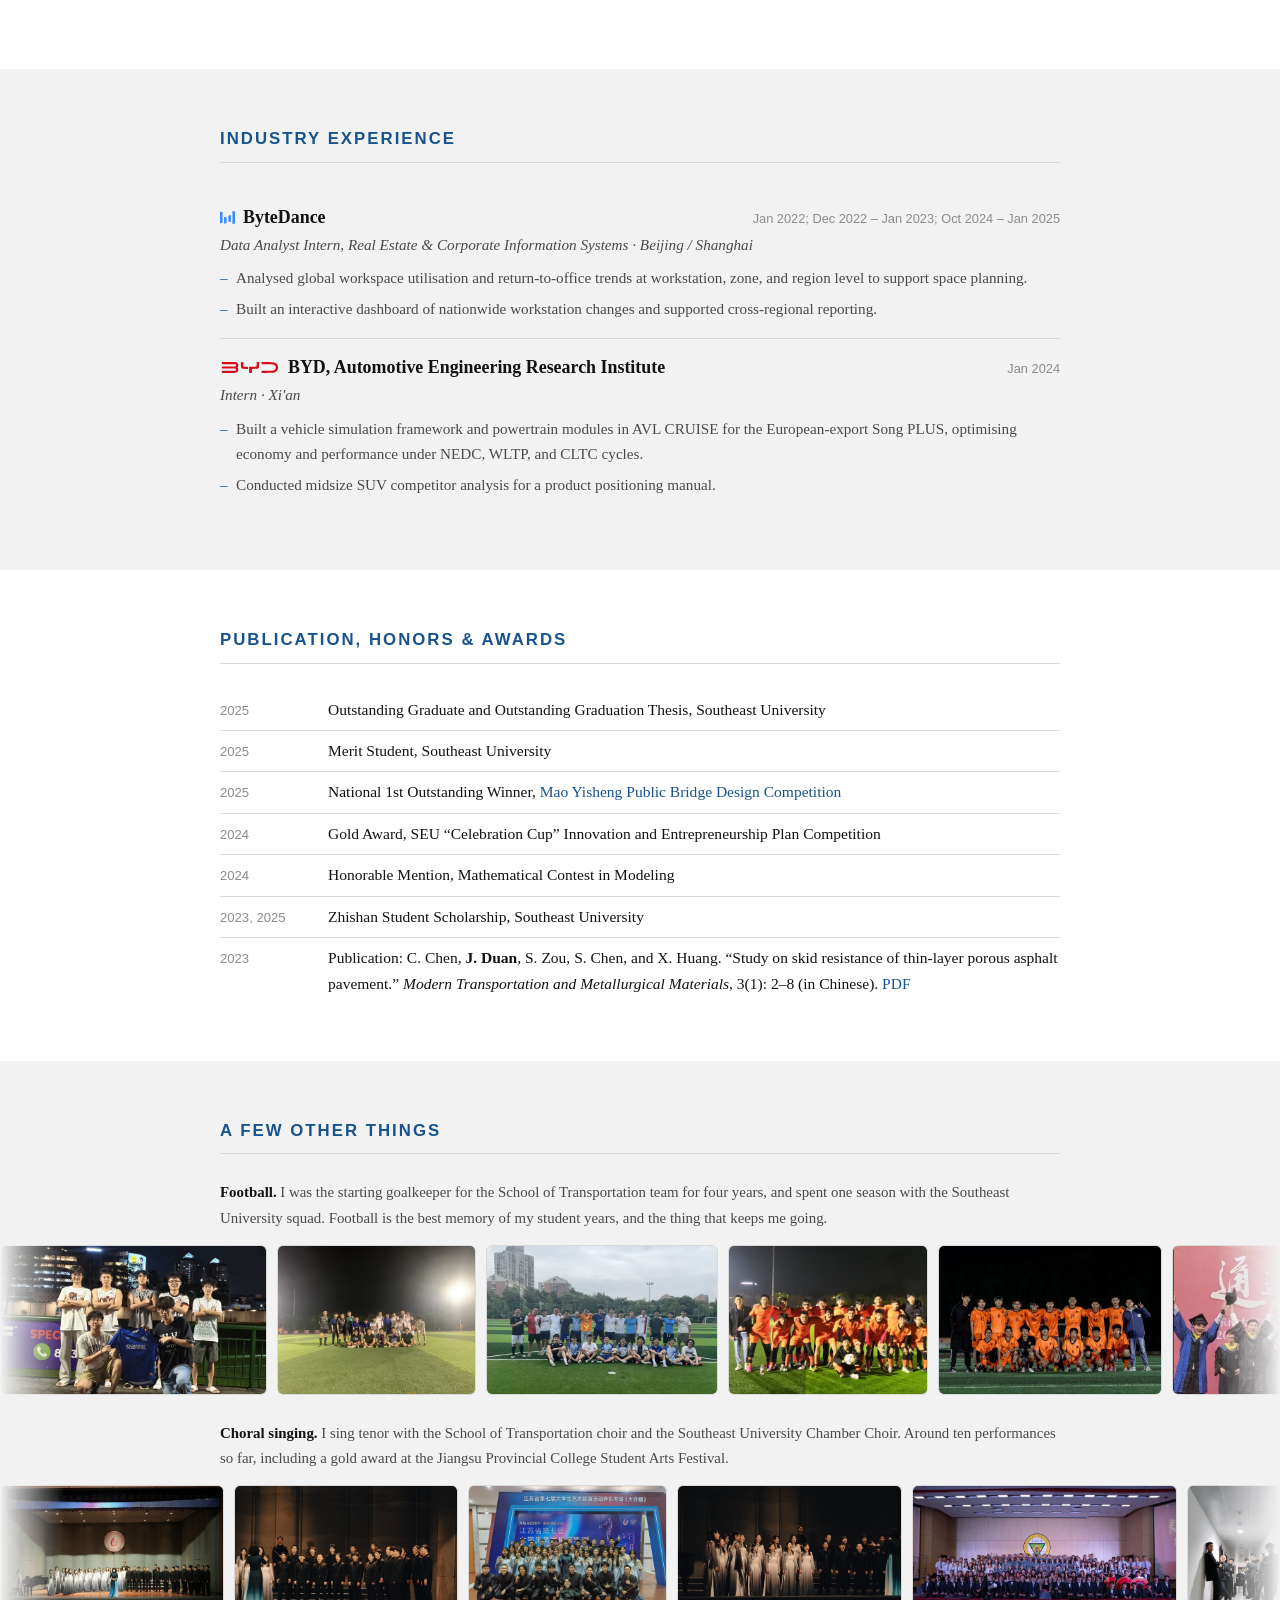
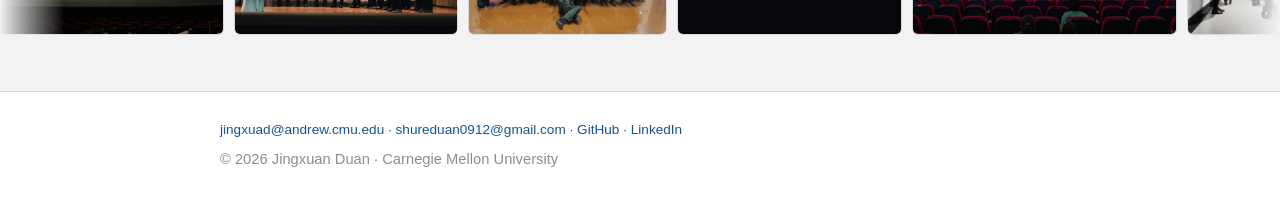
==== commit 009b91d8: "Note forthcoming paper on TGIF project link" ====
--- a/index.html
+++ b/index.html
@@ -109,7 +109,7 @@
         </figure>
         <div class="entry-actions">
           <a href="https://github.com/shureduan/TGIF-Multimodal-Temporal-Segmentation" target="_blank" rel="noopener"><svg width="14" height="14" viewBox="0 0 24 24" fill="currentColor"><path d="M12 .5C5.37.5 0 5.87 0 12.5c0 5.3 3.44 9.8 8.21 11.39.6.11.82-.26.82-.58v-2.23c-3.34.73-4.04-1.42-4.04-1.42-.55-1.39-1.34-1.76-1.34-1.76-1.09-.75.08-.73.08-.73 1.2.08 1.84 1.24 1.84 1.24 1.07 1.84 2.81 1.31 3.5 1 .11-.78.42-1.31.76-1.61-2.67-.3-5.47-1.34-5.47-5.95 0-1.31.47-2.39 1.24-3.23-.12-.3-.54-1.52.12-3.18 0 0 1.01-.32 3.3 1.23a11.5 11.5 0 0 1 6.01 0c2.29-1.55 3.3-1.23 3.3-1.23.66 1.66.24 2.88.12 3.18.77.84 1.24 1.92 1.24 3.23 0 4.62-2.81 5.64-5.49 5.94.43.37.82 1.1.82 2.22v3.29c0 .32.21.7.82.58A12.01 12.01 0 0 0 24 12.5C24 5.87 18.63.5 12 .5z"/></svg> GitHub</a>
-          <a href="research/dwa/?v=ccbb947" target="_blank" rel="noopener">Project page</a>
+          <a href="research/dwa/?v=ccbb947" target="_blank" rel="noopener">Project page (paper will be available soon)</a>
         </div>
       </div>
       <div class="research-body">
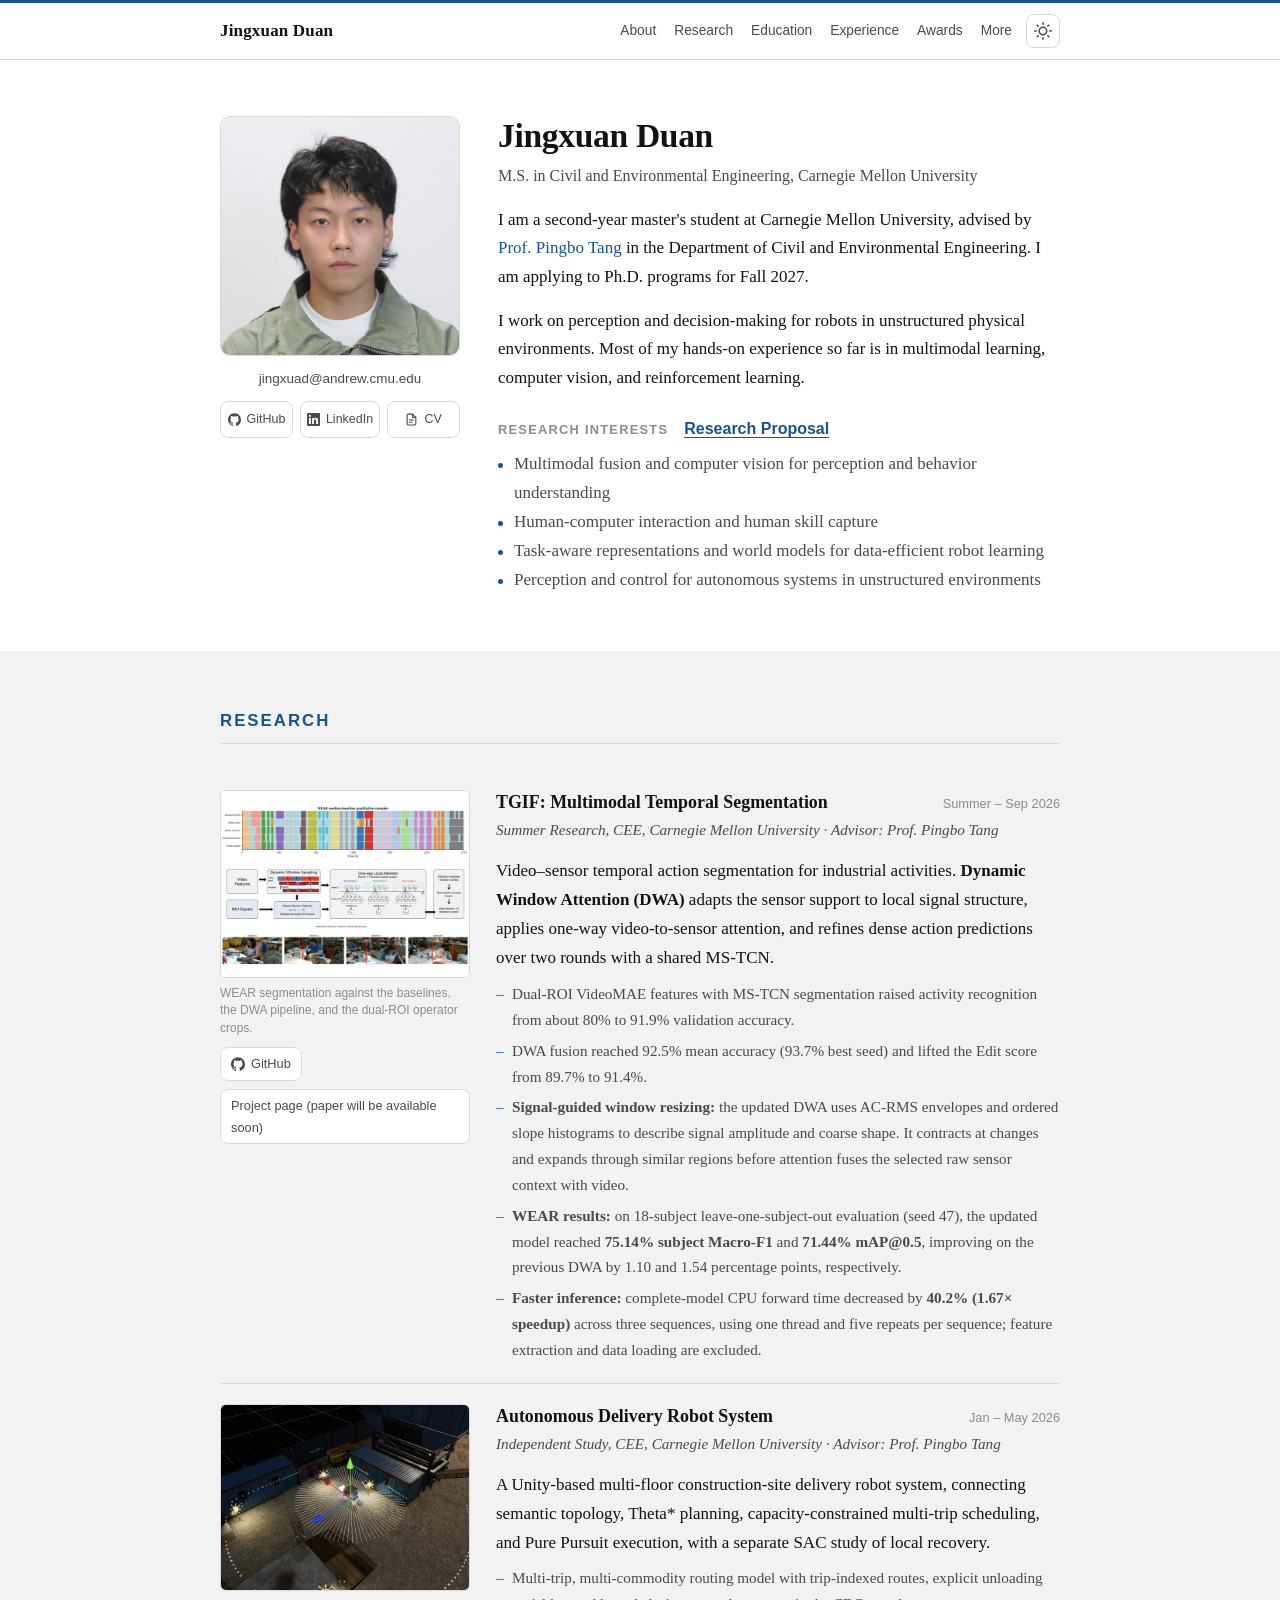
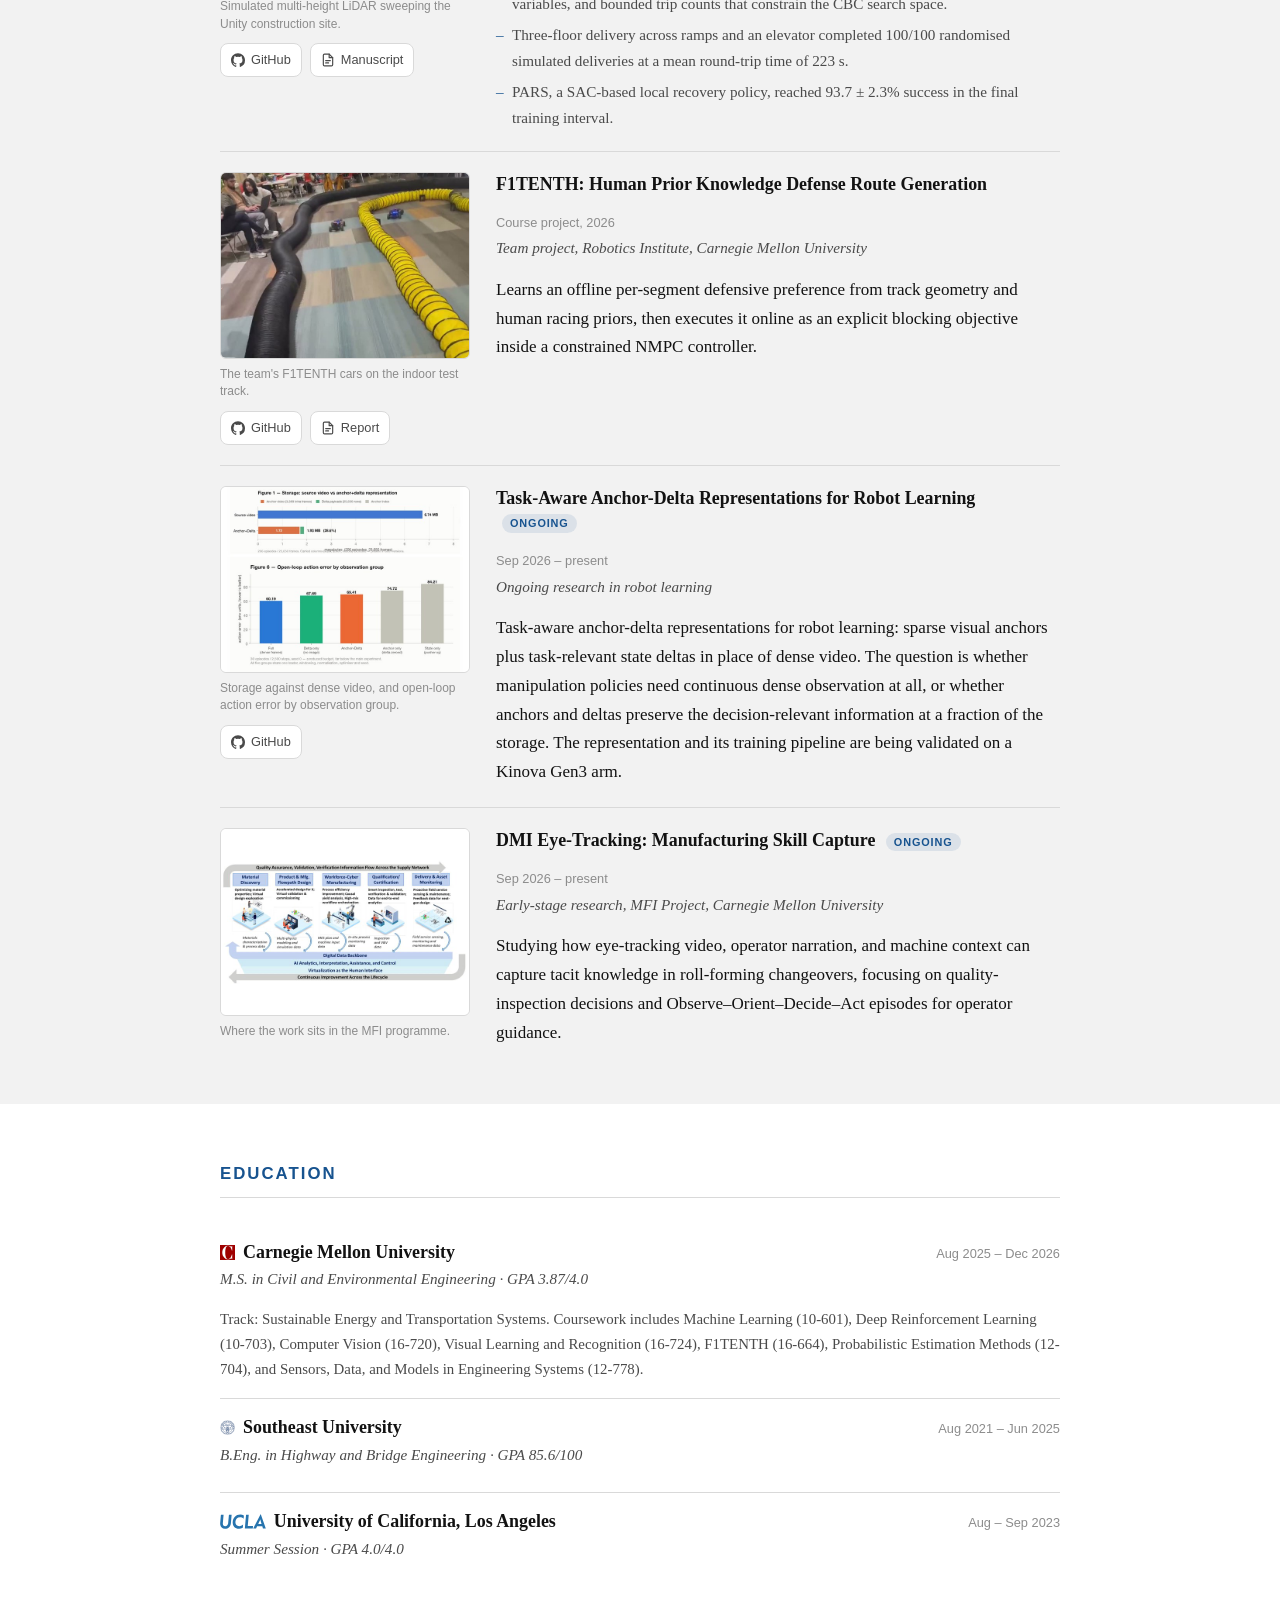
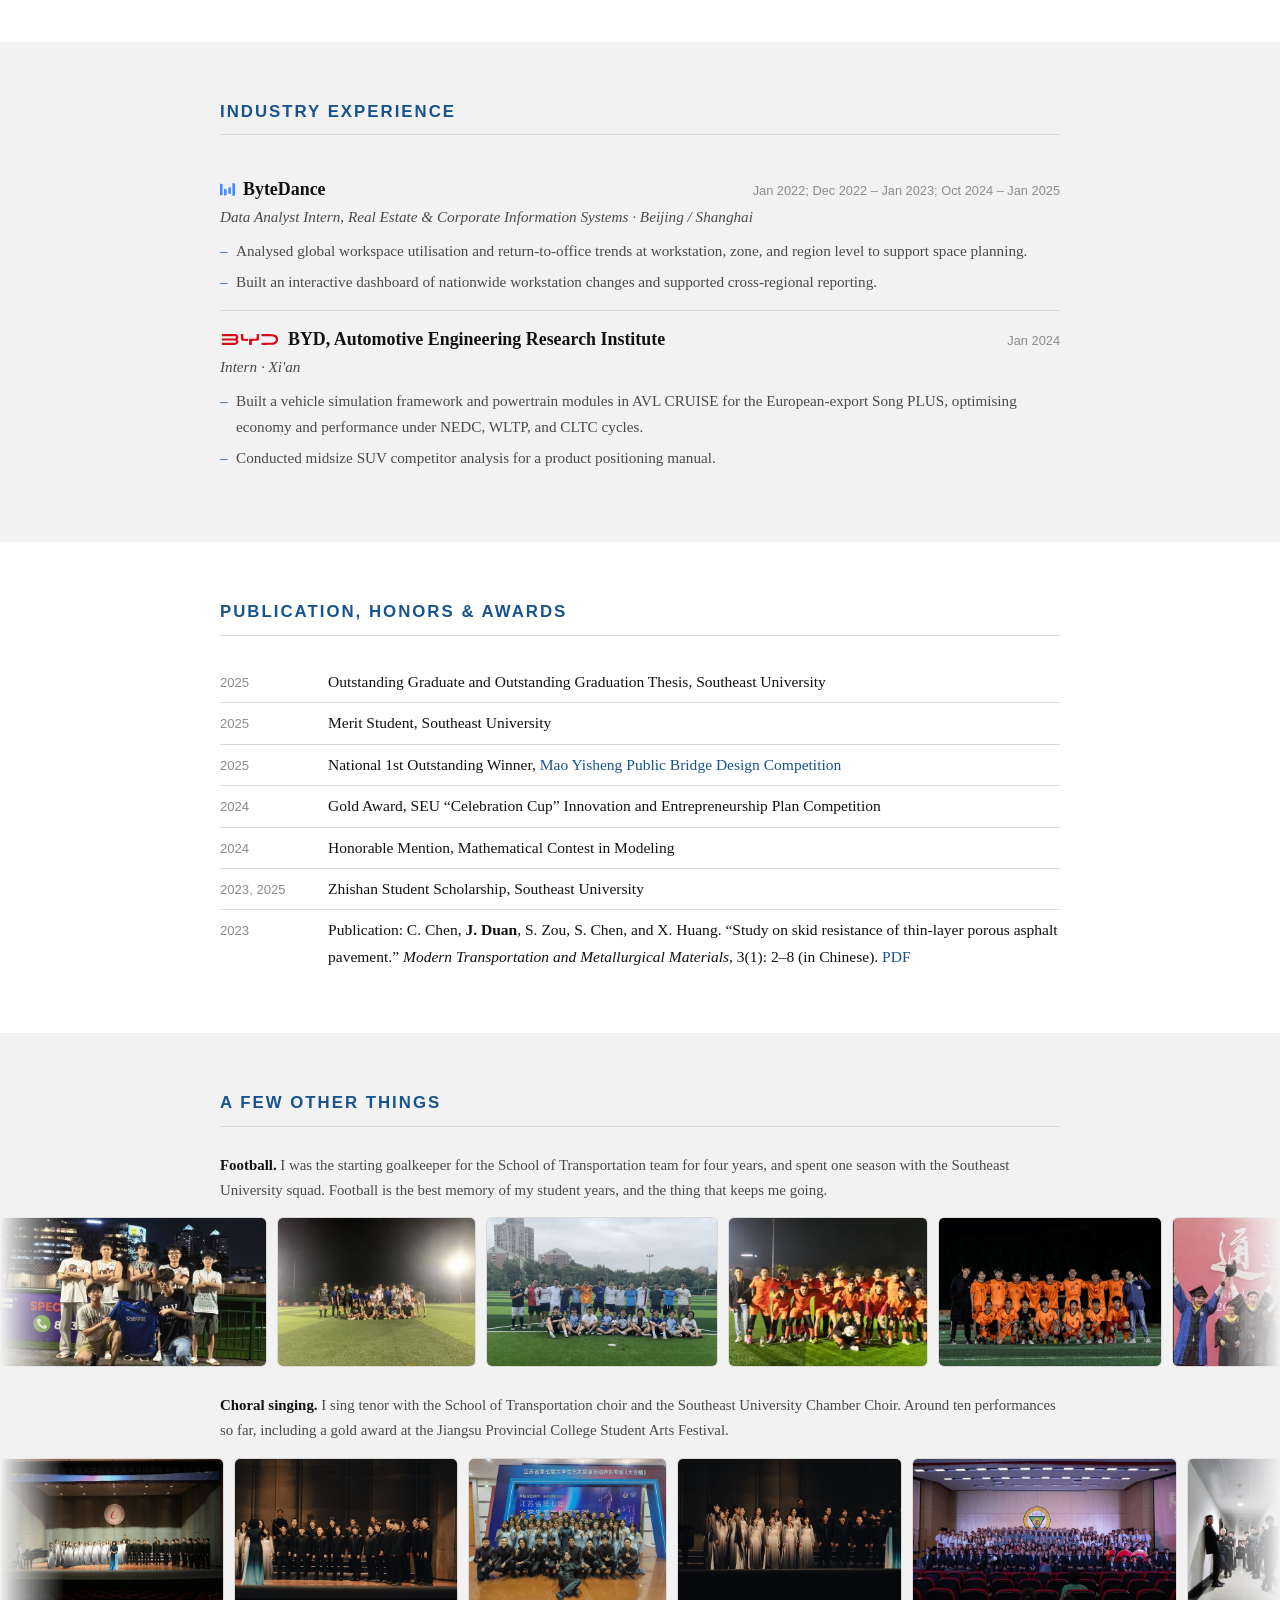
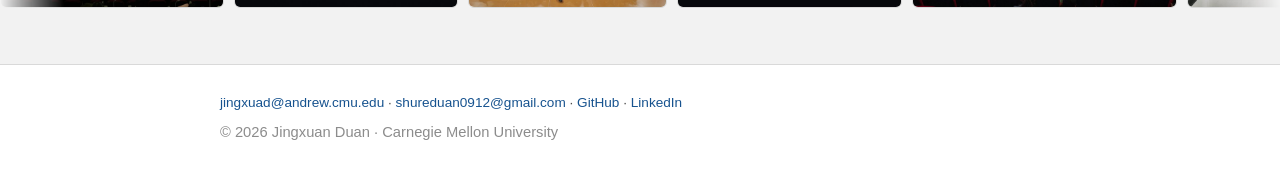
==== commit 30e7e8f8: "Move research proposal link beside interests heading" ====
--- a/index.html
+++ b/index.html
@@ -9,7 +9,7 @@
   <meta property="og:title" content="Jingxuan Duan - Carnegie Mellon University">
   <meta property="og:description" content="M.S. student working on multimodal perception, robot learning, and autonomous systems for construction environments.">
   <meta property="og:type" content="website">
-  <link rel="stylesheet" href="css/style.css">
+  <link rel="stylesheet" href="css/style.css?v=20261106-proposal">
   <script>
     (function () {
       var theme = localStorage.getItem('theme') ||
@@ -81,16 +81,16 @@
             vision, and reinforcement learning.
           </p>
 
-          <h3 class="subhead">Research interests</h3>
+          <h3 class="subhead interest-heading">
+            <span>Research interests</span>
+            <a href="https://shureduan.github.io/research-proposals/#anchor" target="_blank" rel="noopener">Research Proposal</a>
+          </h3>
           <ul class="interest-list">
             <li>Multimodal fusion and computer vision for perception and behavior understanding</li>
             <li>Human-computer interaction and human skill capture</li>
             <li>Task-aware representations and world models for data-efficient robot learning</li>
             <li>Perception and control for autonomous systems in unstructured environments</li>
           </ul>
-          <div class="entry-links">
-            <a href="https://shureduan.github.io/research-proposals/#anchor" target="_blank" rel="noopener">Research Proposal</a>
-          </div>
         </div>
       </div>
     </div>
--- a/css/style.css
+++ b/css/style.css
@@ -135,6 +135,13 @@
   color: var(--text-light);
   margin: 22px 0 8px;
 }
+.interest-heading {
+  display: flex; align-items: baseline; flex-wrap: wrap; gap: 8px 16px;
+}
+.interest-heading a {
+  font-size: 1rem; letter-spacing: normal; text-transform: none;
+  text-decoration: underline; text-underline-offset: 3px;
+}
 .interest-list { list-style: none; }
 .interest-list li { position: relative; padding-left: 16px; color: var(--text-secondary); }
 .interest-list li::before {
